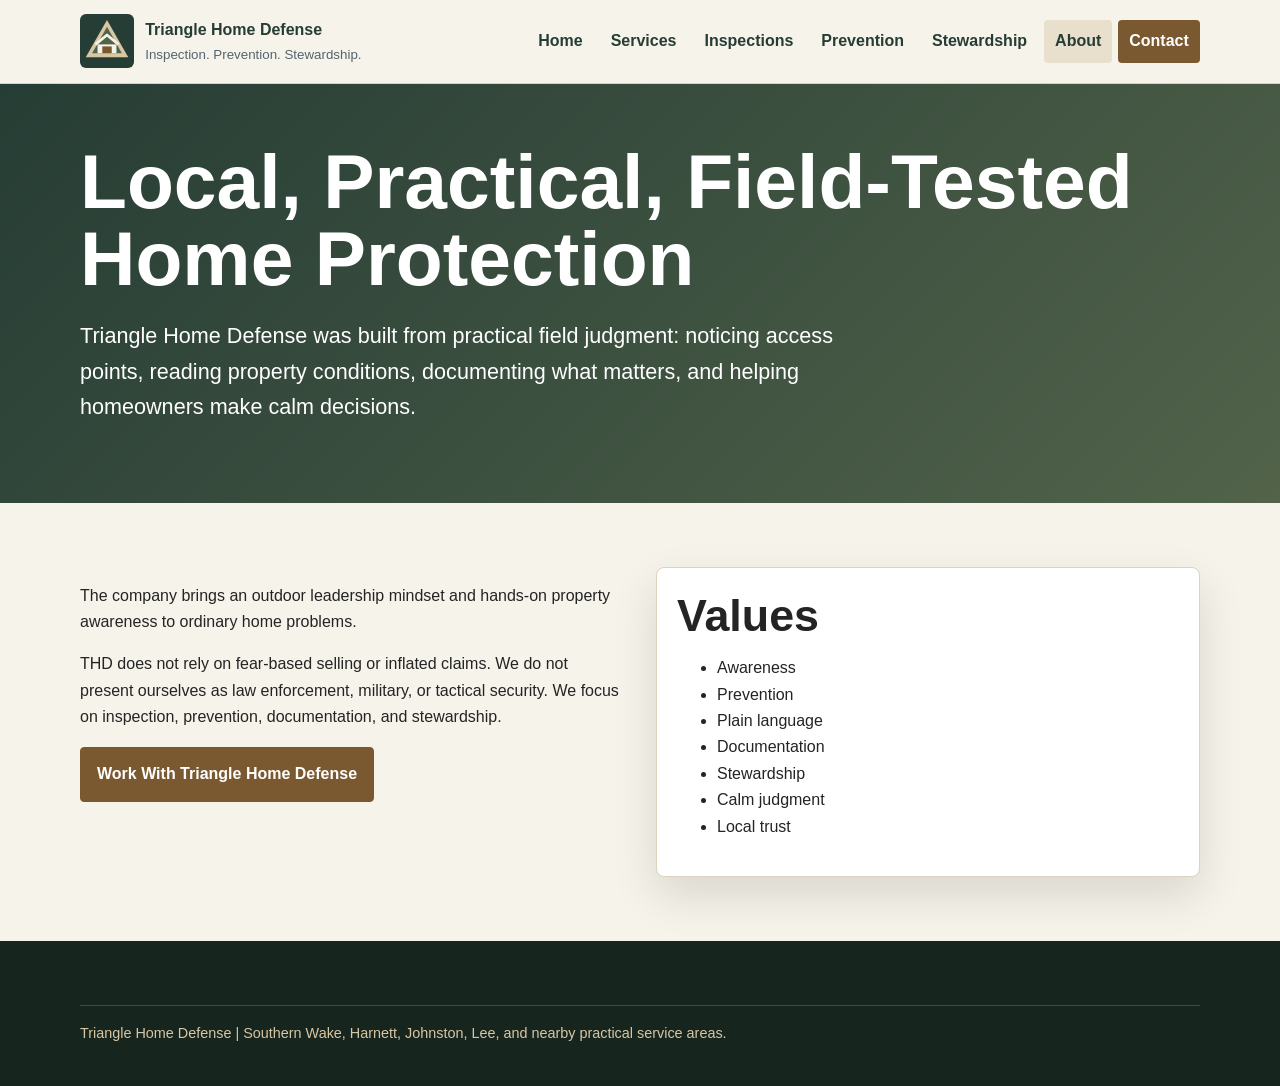
==== about.html @ 2bf89a1e "Build Triangle Home Defense static site" ====
<!doctype html><html lang="en"><head><meta charset="utf-8"><meta name="viewport" content="width=device-width,initial-scale=1"><title>About | Triangle Home Defense</title><meta name="description" content="Local, practical, field-tested home protection built around inspection, prevention, documentation, and stewardship."><link rel="icon" href="favicon.svg"><link rel="stylesheet" href="styles.css"></head><body><header class="site-header"><div class="wrap nav"><a class="brand" href="index.html"><img src="thd-mark.svg" alt=""><span><strong>Triangle Home Defense</strong><small>Inspection. Prevention. Stewardship.</small></span></a><nav class="links"><a href="index.html">Home</a><a href="services.html">Services</a><a href="inspections.html">Inspections</a><a href="prevention.html">Prevention</a><a href="stewardship.html">Stewardship</a><a href="about.html" aria-current="page">About</a><a class="nav-cta" href="contact.html">Contact</a></nav></div></header><main><section class="page-hero"><div class="wrap"><h1>Local, Practical, Field-Tested Home Protection</h1><p class="lead">Triangle Home Defense was built from practical field judgment: noticing access points, reading property conditions, documenting what matters, and helping homeowners make calm decisions.</p></div></section><section class="section"><div class="wrap split"><div><p>The company brings an outdoor leadership mindset and hands-on property awareness to ordinary home problems.</p><p>THD does not rely on fear-based selling or inflated claims. We do not present ourselves as law enforcement, military, or tactical security. We focus on inspection, prevention, documentation, and stewardship.</p><a class="btn" href="contact.html">Work With Triangle Home Defense</a></div><aside class="side-panel"><h2>Values</h2><ul><li>Awareness</li><li>Prevention</li><li>Plain language</li><li>Documentation</li><li>Stewardship</li><li>Calm judgment</li><li>Local trust</li></ul></aside></div></section></main><footer class="footer"><div class="wrap fine-print">Triangle Home Defense | Southern Wake, Harnett, Johnston, Lee, and nearby practical service areas.</div></footer></body></html>
---- styles.css ----
:root{--green:#263d35;--moss:#52634a;--brown:#7b5930;--tan:#d8c7a3;--paper:#f6f3ea;--ink:#242424;--slate:#53656f}*{box-sizing:border-box}html{scroll-behavior:smooth}body{margin:0;font-family:Arial,Helvetica,sans-serif;background:var(--paper);color:var(--ink);line-height:1.65}a{color:inherit}.wrap{width:min(1120px,92%);margin:auto}.skip-link{position:absolute;left:-999px}.skip-link:focus{left:1rem;top:1rem;background:#fff;padding:.7rem;z-index:99}.topbar{background:var(--green);color:var(--paper);font-size:.9rem}.topbar .wrap{display:flex;justify-content:space-between;gap:1rem;padding:.45rem 0;flex-wrap:wrap}.site-header{position:sticky;top:0;z-index:20;background:rgba(246,243,234,.96);border-bottom:1px solid #d9d0bd}.nav{display:flex;align-items:center;justify-content:space-between;gap:1rem;padding:.9rem 0}.brand{display:flex;gap:.7rem;align-items:center;text-decoration:none}.brand strong{display:block;color:var(--green)}.brand small{display:block;color:var(--slate)}.brand img{width:54px;height:54px}.links{display:flex;gap:.35rem;flex-wrap:wrap;justify-content:flex-end}.links a{padding:.5rem .7rem;text-decoration:none;border-radius:4px;color:var(--green);font-weight:700}.links a:hover,.links [aria-current=page]{background:#e8dfcd}.nav-cta{background:var(--brown)!important;color:#fff!important}.hero{background:linear-gradient(135deg,#263d35,#53656f 56%,#7b5930);color:#fff;padding:5rem 0}.hero-grid{display:grid;grid-template-columns:1.25fr .75fr;gap:2rem;align-items:center}.eyebrow,.kicker{text-transform:uppercase;letter-spacing:.12em;font-weight:800;color:var(--brown);font-size:.82rem}.light{color:var(--tan)}h1{font-size:clamp(2.5rem,6vw,5rem);line-height:1;margin:.2rem 0 1rem}h2{font-size:clamp(1.8rem,3.5vw,3rem);line-height:1.08;margin:.2rem 0 1rem}h3{margin:.2rem 0 .45rem}.lead,.hero-subhead{font-size:clamp(1.1rem,2vw,1.35rem);max-width:760px}.actions{display:flex;gap:.8rem;flex-wrap:wrap;margin-top:1.5rem}.btn{display:inline-block;background:var(--brown);color:#fff;text-decoration:none;padding:.85rem 1rem;border-radius:4px;font-weight:800;border:1px solid var(--brown)}.btn.secondary{background:transparent;color:#fff;border-color:#fff}.btn.light{background:var(--paper);color:var(--green);border-color:var(--paper)}.hero-card,.card,.side-panel,.contact-card{background:#fff;border:1px solid #ddd2bd;border-radius:8px;padding:1.25rem;box-shadow:0 18px 45px rgba(0,0,0,.12)}.hero-card{color:var(--ink)}.section{padding:4rem 0}.tinted{background:#e9dfcc}.field-band,.cta-band{background:var(--green);color:#fff}.narrow{max-width:860px}.split,.content-grid{display:grid;grid-template-columns:1fr 1fr;gap:2rem}.content-grid{grid-template-columns:1.45fr .75fr}.card-grid{display:grid;grid-template-columns:repeat(3,1fr);gap:1rem;margin-top:1.2rem}.card p,.scope-note{color:#4d4d4d}.service-block{border-bottom:1px solid #d8c7a3;padding:1.4rem 0}.service-block:first-child{padding-top:0}.check-list li{margin:.35rem 0}.area-list{display:flex;gap:.5rem;flex-wrap:wrap}.area-list span{background:#e8dfcd;border:1px solid #d2c3a5;border-radius:4px;padding:.45rem .65rem}.page-hero{background:linear-gradient(135deg,#263d35,#52634a);color:#fff;padding:3.5rem 0}.breadcrumb{color:#e8dfcd}.two-list{display:grid;gap:1rem}.contact-form{display:grid;gap:.8rem}.contact-form label{display:grid;gap:.25rem;font-weight:700}.contact-form input,.contact-form textarea,.contact-form select{width:100%;padding:.75rem;border:1px solid #c9bea8;border-radius:4px;font:inherit}.cta-inner{display:flex;align-items:center;justify-content:space-between;gap:1rem}.footer{background:#17251f;color:#f6f3ea;padding:2.5rem 0}.footer-grid{display:grid;grid-template-columns:1.1fr 1fr 1fr;gap:1.5rem}.fine-print{border-top:1px solid rgba(255,255,255,.18);margin-top:1.5rem;padding-top:1rem;color:#d8c7a3;font-size:.9rem}.footer img{width:60px}.field-image{max-width:160px;display:block;margin-top:1rem}@media(max-width:850px){.hero-grid,.split,.content-grid,.card-grid,.footer-grid{grid-template-columns:1fr}.nav{align-items:flex-start;flex-direction:column}.links{justify-content:flex-start}.cta-inner{display:block}.hero{padding:3.2rem 0}.section{padding:2.6rem 0}}
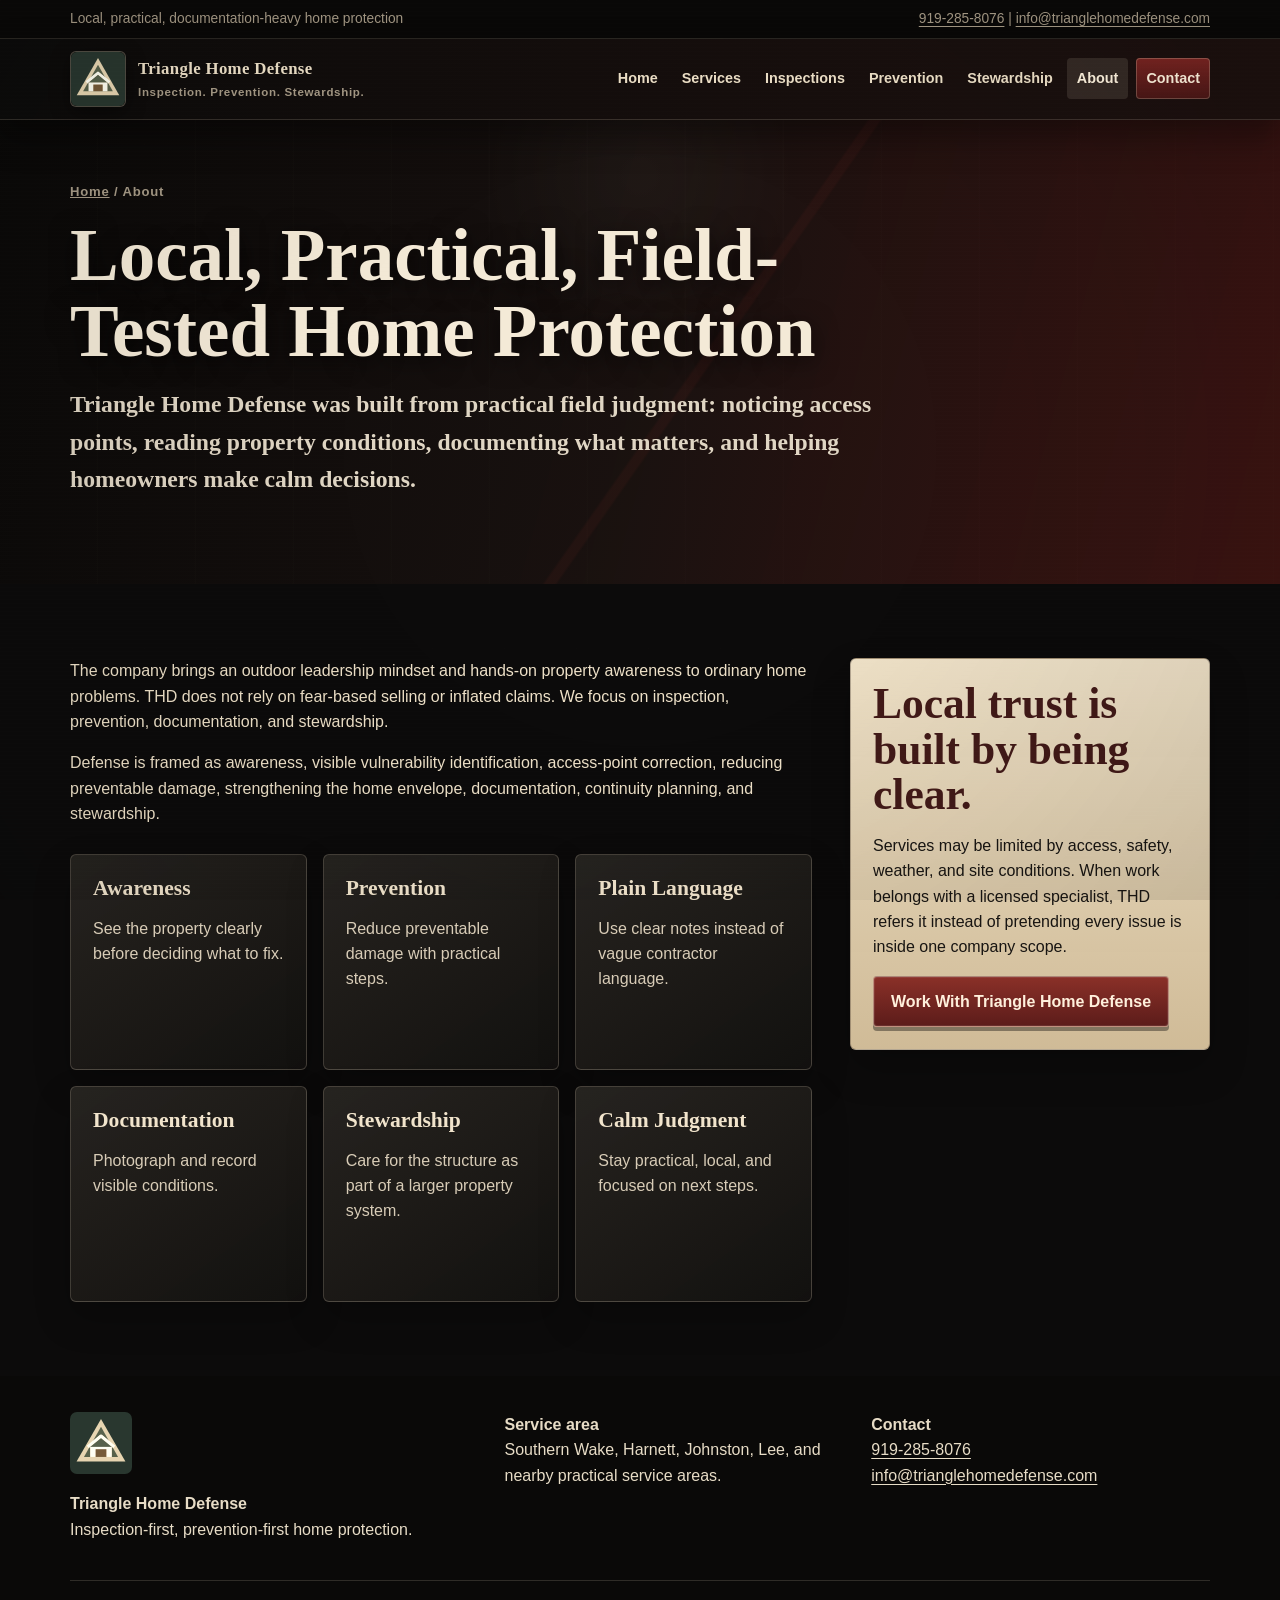
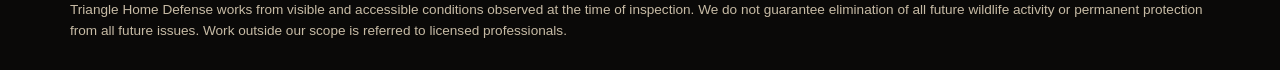
==== commit 902e340f: "Update about.html" ====
--- a/about.html
+++ b/about.html
@@ -1 +1,87 @@
-<!doctype html><html lang="en"><head><meta charset="utf-8"><meta name="viewport" content="width=device-width,initial-scale=1"><title>About | Triangle Home Defense</title><meta name="description" content="Local, practical, field-tested home protection built around inspection, prevention, documentation, and stewardship."><link rel="icon" href="favicon.svg"><link rel="stylesheet" href="styles.css"></head><body><header class="site-header"><div class="wrap nav"><a class="brand" href="index.html"><img src="thd-mark.svg" alt=""><span><strong>Triangle Home Defense</strong><small>Inspection. Prevention. Stewardship.</small></span></a><nav class="links"><a href="index.html">Home</a><a href="services.html">Services</a><a href="inspections.html">Inspections</a><a href="prevention.html">Prevention</a><a href="stewardship.html">Stewardship</a><a href="about.html" aria-current="page">About</a><a class="nav-cta" href="contact.html">Contact</a></nav></div></header><main><section class="page-hero"><div class="wrap"><h1>Local, Practical, Field-Tested Home Protection</h1><p class="lead">Triangle Home Defense was built from practical field judgment: noticing access points, reading property conditions, documenting what matters, and helping homeowners make calm decisions.</p></div></section><section class="section"><div class="wrap split"><div><p>The company brings an outdoor leadership mindset and hands-on property awareness to ordinary home problems.</p><p>THD does not rely on fear-based selling or inflated claims. We do not present ourselves as law enforcement, military, or tactical security. We focus on inspection, prevention, documentation, and stewardship.</p><a class="btn" href="contact.html">Work With Triangle Home Defense</a></div><aside class="side-panel"><h2>Values</h2><ul><li>Awareness</li><li>Prevention</li><li>Plain language</li><li>Documentation</li><li>Stewardship</li><li>Calm judgment</li><li>Local trust</li></ul></aside></div></section></main><footer class="footer"><div class="wrap fine-print">Triangle Home Defense | Southern Wake, Harnett, Johnston, Lee, and nearby practical service areas.</div></footer></body></html>
+<!doctype html>
+<html lang="en">
+<head>
+  <meta charset="utf-8">
+  <meta name="viewport" content="width=device-width, initial-scale=1">
+  <title>About Triangle Home Defense | Local Practical Home Protection</title>
+  <meta name="description" content="Triangle Home Defense is a local, practical, inspection-first home protection company focused on awareness, prevention, documentation, and stewardship.">
+  <link rel="icon" href="favicon.svg">
+  <link rel="stylesheet" href="styles.css?v=thd-weathered-garnet-2">
+</head>
+<body>
+  <a class="skip-link" href="#main">Skip to content</a>
+  <div class="topbar">
+    <div class="wrap topbar-inner">
+      <span>Local, practical, documentation-heavy home protection</span>
+      <span><a href="tel:19192858076">919-285-8076</a> | <a href="mailto:info@trianglehomedefense.com">info@trianglehomedefense.com</a></span>
+    </div>
+  </div>
+  <header class="site-header">
+    <div class="wrap nav">
+      <a class="brand" href="index.html" aria-label="Triangle Home Defense home">
+        <img src="thd-mark.svg" alt="" width="56" height="56">
+        <span><strong>Triangle Home Defense</strong><small>Inspection. Prevention. Stewardship.</small></span>
+      </a>
+      <nav class="links" aria-label="Primary navigation">
+        <a href="index.html">Home</a>
+        <a href="services.html">Services</a>
+        <a href="inspections.html">Inspections</a>
+        <a href="prevention.html">Prevention</a>
+        <a href="stewardship.html">Stewardship</a>
+        <a href="about.html" aria-current="page">About</a>
+        <a class="nav-cta" href="contact.html">Contact</a>
+      </nav>
+    </div>
+  </header>
+
+  <main id="main">
+    <section class="page-hero">
+      <div class="wrap">
+        <div class="breadcrumb"><a href="index.html">Home</a> / About</div>
+        <h1>Local, Practical, Field-Tested Home Protection</h1>
+        <p class="lead">Triangle Home Defense was built from practical field judgment: noticing access points, reading property conditions, documenting what matters, and helping homeowners make calm decisions.</p>
+      </div>
+    </section>
+
+    <section class="section">
+      <div class="wrap content-grid">
+        <div>
+          <p>The company brings an outdoor leadership mindset and hands-on property awareness to ordinary home problems. THD does not rely on fear-based selling or inflated claims. We focus on inspection, prevention, documentation, and stewardship.</p>
+          <p>Defense is framed as awareness, visible vulnerability identification, access-point correction, reducing preventable damage, strengthening the home envelope, documentation, continuity planning, and stewardship.</p>
+          <div class="card-grid">
+            <article class="card"><h3>Awareness</h3><p>See the property clearly before deciding what to fix.</p></article>
+            <article class="card"><h3>Prevention</h3><p>Reduce preventable damage with practical steps.</p></article>
+            <article class="card"><h3>Plain Language</h3><p>Use clear notes instead of vague contractor language.</p></article>
+            <article class="card"><h3>Documentation</h3><p>Photograph and record visible conditions.</p></article>
+            <article class="card"><h3>Stewardship</h3><p>Care for the structure as part of a larger property system.</p></article>
+            <article class="card"><h3>Calm Judgment</h3><p>Stay practical, local, and focused on next steps.</p></article>
+          </div>
+        </div>
+        <aside class="side-panel">
+          <h2>Local trust is built by being clear.</h2>
+          <p>Services may be limited by access, safety, weather, and site conditions. When work belongs with a licensed specialist, THD refers it instead of pretending every issue is inside one company scope.</p>
+          <a class="btn" href="contact.html">Work With Triangle Home Defense</a>
+        </aside>
+      </div>
+    </section>
+  </main>
+
+  <footer class="footer">
+    <div class="wrap footer-grid">
+      <div>
+        <img src="thd-mark.svg" alt="" width="62" height="62">
+        <p><strong>Triangle Home Defense</strong><br>Inspection-first, prevention-first home protection.</p>
+      </div>
+      <div>
+        <strong>Service area</strong>
+        <p>Southern Wake, Harnett, Johnston, Lee, and nearby practical service areas.</p>
+      </div>
+      <div>
+        <strong>Contact</strong>
+        <p><a href="tel:19192858076">919-285-8076</a><br><a href="mailto:info@trianglehomedefense.com">info@trianglehomedefense.com</a></p>
+      </div>
+    </div>
+    <div class="wrap fine-print">Triangle Home Defense works from visible and accessible conditions observed at the time of inspection. We do not guarantee elimination of all future wildlife activity or permanent protection from all future issues. Work outside our scope is referred to licensed professionals.</div>
+  </footer>
+</body>
+</html>
--- a/styles.css
+++ b/styles.css
@@ -1 +1,756 @@
-:root{--green:#263d35;--moss:#52634a;--brown:#7b5930;--tan:#d8c7a3;--paper:#f6f3ea;--ink:#242424;--slate:#53656f}*{box-sizing:border-box}html{scroll-behavior:smooth}body{margin:0;font-family:Arial,Helvetica,sans-serif;background:var(--paper);color:var(--ink);line-height:1.65}a{color:inherit}.wrap{width:min(1120px,92%);margin:auto}.skip-link{position:absolute;left:-999px}.skip-link:focus{left:1rem;top:1rem;background:#fff;padding:.7rem;z-index:99}.topbar{background:var(--green);color:var(--paper);font-size:.9rem}.topbar .wrap{display:flex;justify-content:space-between;gap:1rem;padding:.45rem 0;flex-wrap:wrap}.site-header{position:sticky;top:0;z-index:20;background:rgba(246,243,234,.96);border-bottom:1px solid #d9d0bd}.nav{display:flex;align-items:center;justify-content:space-between;gap:1rem;padding:.9rem 0}.brand{display:flex;gap:.7rem;align-items:center;text-decoration:none}.brand strong{display:block;color:var(--green)}.brand small{display:block;color:var(--slate)}.brand img{width:54px;height:54px}.links{display:flex;gap:.35rem;flex-wrap:wrap;justify-content:flex-end}.links a{padding:.5rem .7rem;text-decoration:none;border-radius:4px;color:var(--green);font-weight:700}.links a:hover,.links [aria-current=page]{background:#e8dfcd}.nav-cta{background:var(--brown)!important;color:#fff!important}.hero{background:linear-gradient(135deg,#263d35,#53656f 56%,#7b5930);color:#fff;padding:5rem 0}.hero-grid{display:grid;grid-template-columns:1.25fr .75fr;gap:2rem;align-items:center}.eyebrow,.kicker{text-transform:uppercase;letter-spacing:.12em;font-weight:800;color:var(--brown);font-size:.82rem}.light{color:var(--tan)}h1{font-size:clamp(2.5rem,6vw,5rem);line-height:1;margin:.2rem 0 1rem}h2{font-size:clamp(1.8rem,3.5vw,3rem);line-height:1.08;margin:.2rem 0 1rem}h3{margin:.2rem 0 .45rem}.lead,.hero-subhead{font-size:clamp(1.1rem,2vw,1.35rem);max-width:760px}.actions{display:flex;gap:.8rem;flex-wrap:wrap;margin-top:1.5rem}.btn{display:inline-block;background:var(--brown);color:#fff;text-decoration:none;padding:.85rem 1rem;border-radius:4px;font-weight:800;border:1px solid var(--brown)}.btn.secondary{background:transparent;color:#fff;border-color:#fff}.btn.light{background:var(--paper);color:var(--green);border-color:var(--paper)}.hero-card,.card,.side-panel,.contact-card{background:#fff;border:1px solid #ddd2bd;border-radius:8px;padding:1.25rem;box-shadow:0 18px 45px rgba(0,0,0,.12)}.hero-card{color:var(--ink)}.section{padding:4rem 0}.tinted{background:#e9dfcc}.field-band,.cta-band{background:var(--green);color:#fff}.narrow{max-width:860px}.split,.content-grid{display:grid;grid-template-columns:1fr 1fr;gap:2rem}.content-grid{grid-template-columns:1.45fr .75fr}.card-grid{display:grid;grid-template-columns:repeat(3,1fr);gap:1rem;margin-top:1.2rem}.card p,.scope-note{color:#4d4d4d}.service-block{border-bottom:1px solid #d8c7a3;padding:1.4rem 0}.service-block:first-child{padding-top:0}.check-list li{margin:.35rem 0}.area-list{display:flex;gap:.5rem;flex-wrap:wrap}.area-list span{background:#e8dfcd;border:1px solid #d2c3a5;border-radius:4px;padding:.45rem .65rem}.page-hero{background:linear-gradient(135deg,#263d35,#52634a);color:#fff;padding:3.5rem 0}.breadcrumb{color:#e8dfcd}.two-list{display:grid;gap:1rem}.contact-form{display:grid;gap:.8rem}.contact-form label{display:grid;gap:.25rem;font-weight:700}.contact-form input,.contact-form textarea,.contact-form select{width:100%;padding:.75rem;border:1px solid #c9bea8;border-radius:4px;font:inherit}.cta-inner{display:flex;align-items:center;justify-content:space-between;gap:1rem}.footer{background:#17251f;color:#f6f3ea;padding:2.5rem 0}.footer-grid{display:grid;grid-template-columns:1.1fr 1fr 1fr;gap:1.5rem}.fine-print{border-top:1px solid rgba(255,255,255,.18);margin-top:1.5rem;padding-top:1rem;color:#d8c7a3;font-size:.9rem}.footer img{width:60px}.field-image{max-width:160px;display:block;margin-top:1rem}@media(max-width:850px){.hero-grid,.split,.content-grid,.card-grid,.footer-grid{grid-template-columns:1fr}.nav{align-items:flex-start;flex-direction:column}.links{justify-content:flex-start}.cta-inner{display:block}.hero{padding:3.2rem 0}.section{padding:2.6rem 0}}+:root {
+  --black: #0d0c0b;
+  --charcoal: #171513;
+  --ash: #272421;
+  --garnet: #651d1d;
+  --red-rock: #8f3028;
+  --dark-red: #351211;
+  --bone: #eee1c8;
+  --paper: #d8c6a6;
+  --aged-paper: #cbb58f;
+  --stone: #a79b87;
+  --ink: #181512;
+  --line-dark: rgba(238, 225, 200, .2);
+  --line-paper: rgba(49, 35, 28, .3);
+  --shadow: 0 24px 58px rgba(0, 0, 0, .42);
+}
+
+* {
+  box-sizing: border-box;
+}
+
+html {
+  scroll-behavior: smooth;
+}
+
+body {
+  margin: 0;
+  font-family: "Trebuchet MS", Arial, Helvetica, sans-serif;
+  color: var(--bone);
+  background:
+    linear-gradient(rgba(13, 12, 11, .9), rgba(13, 12, 11, .9)),
+    url("garnet-schist.jpg") center / cover fixed,
+    var(--black);
+  line-height: 1.58;
+}
+
+body::before {
+  content: "";
+  position: fixed;
+  inset: 0;
+  z-index: 50;
+  pointer-events: none;
+  opacity: .16;
+  background:
+    repeating-linear-gradient(0deg, rgba(255, 255, 255, .035) 0 1px, transparent 1px 4px),
+    radial-gradient(circle at center, transparent 35%, rgba(0, 0, 0, .58));
+}
+
+body::after {
+  content: "";
+  position: fixed;
+  inset: 0;
+  z-index: 51;
+  pointer-events: none;
+  opacity: .17;
+  background-image:
+    linear-gradient(rgba(238, 225, 200, .045) 1px, transparent 1px),
+    linear-gradient(90deg, rgba(238, 225, 200, .035) 1px, transparent 1px);
+  background-size: 72px 72px;
+}
+
+img {
+  max-width: 100%;
+  height: auto;
+}
+
+a {
+  color: inherit;
+}
+
+h1,
+h2,
+h3 {
+  font-family: Georgia, "Times New Roman", serif;
+  line-height: 1.04;
+  margin: 0 0 16px;
+  text-transform: none;
+}
+
+h1 {
+  max-width: 780px;
+  color: #f4ead7;
+  font-size: clamp(2.35rem, 5.7vw, 5rem);
+  letter-spacing: 0;
+  text-shadow: 0 5px 24px rgba(0, 0, 0, .68);
+}
+
+h2 {
+  max-width: 900px;
+  color: #f0e3cc;
+  font-size: clamp(1.85rem, 3.4vw, 3rem);
+}
+
+h3 {
+  color: var(--bone);
+  font-size: 1.35rem;
+}
+
+p {
+  margin: 0 0 16px;
+}
+
+ul {
+  margin-top: 0;
+}
+
+.skip-link {
+  position: absolute;
+  left: 12px;
+  top: -60px;
+  z-index: 100;
+  background: var(--bone);
+  color: var(--black);
+  padding: 10px 12px;
+}
+
+.skip-link:focus {
+  top: 12px;
+}
+
+.wrap {
+  width: min(1140px, calc(100% - 32px));
+  margin-inline: auto;
+}
+
+.narrow {
+  max-width: 920px;
+}
+
+.topbar {
+  background: #0a0908;
+  border-bottom: 1px solid rgba(238, 225, 200, .15);
+  color: var(--stone);
+  font-size: .86rem;
+}
+
+.topbar-inner {
+  display: flex;
+  justify-content: space-between;
+  gap: 16px;
+  padding: 8px 0;
+  flex-wrap: wrap;
+}
+
+.topbar a,
+.footer a {
+  text-decoration-thickness: 1px;
+  text-underline-offset: 3px;
+}
+
+.site-header {
+  position: sticky;
+  top: 0;
+  z-index: 40;
+  background:
+    linear-gradient(90deg, rgba(13, 12, 11, .96), rgba(31, 18, 16, .94));
+  border-bottom: 1px solid rgba(238, 225, 200, .16);
+  box-shadow: 0 16px 34px rgba(0, 0, 0, .35);
+  backdrop-filter: blur(12px);
+}
+
+.nav {
+  display: flex;
+  align-items: center;
+  justify-content: space-between;
+  gap: 20px;
+  padding: 12px 0;
+}
+
+.brand {
+  display: flex;
+  align-items: center;
+  gap: 12px;
+  min-width: 250px;
+  color: var(--bone);
+  text-decoration: none;
+}
+
+.brand img {
+  flex: 0 0 56px;
+  width: 56px !important;
+  height: 56px !important;
+  max-width: 56px !important;
+  max-height: 56px !important;
+  border: 1px solid rgba(238, 225, 200, .24);
+  border-radius: 6px;
+  background: rgba(238, 225, 200, .06);
+  object-fit: contain;
+  filter: grayscale(.2) sepia(.18) contrast(1.08) drop-shadow(0 5px 10px rgba(0, 0, 0, .46));
+}
+
+.brand strong {
+  display: block;
+  font-family: Georgia, "Times New Roman", serif;
+  font-size: 1.05rem;
+  letter-spacing: .02em;
+}
+
+.brand small {
+  display: block;
+  color: var(--stone);
+  font-size: .72rem;
+  font-weight: 700;
+  letter-spacing: .06em;
+}
+
+.links {
+  display: flex;
+  align-items: center;
+  justify-content: flex-end;
+  gap: 4px;
+  flex-wrap: wrap;
+}
+
+.links a {
+  border-radius: 4px;
+  color: var(--bone);
+  font-size: .9rem;
+  font-weight: 800;
+  padding: 9px 10px;
+  text-decoration: none;
+}
+
+.links a:hover,
+.links a:focus,
+.links a[aria-current="page"] {
+  background: rgba(238, 225, 200, .12);
+  color: #fff4df;
+}
+
+.links .nav-cta {
+  background: linear-gradient(180deg, #7a2522, #4a1716);
+  color: #fff2dd;
+  margin-left: 4px;
+  box-shadow: inset 0 0 0 1px rgba(238, 225, 200, .25);
+}
+
+.hero {
+  position: relative;
+  overflow: hidden;
+  color: var(--bone);
+  background:
+    linear-gradient(90deg, rgba(7, 7, 6, .9) 0%, rgba(15, 13, 12, .74) 48%, rgba(76, 17, 17, .76) 100%),
+    url("garnet-schist.jpg") right center / cover,
+    var(--black);
+}
+
+.hero::before,
+.page-hero::before,
+.field-band::before {
+  content: "";
+  position: absolute;
+  inset: 0;
+  pointer-events: none;
+  opacity: .3;
+  background:
+    radial-gradient(circle at 50% 12%, rgba(238, 225, 200, .12), transparent 22%),
+    linear-gradient(125deg, transparent 0 54%, rgba(143, 48, 40, .32) 54.2% 54.8%, transparent 55%),
+    repeating-linear-gradient(90deg, transparent 0 96px, rgba(238, 225, 200, .03) 97px 98px);
+}
+
+.hero::after,
+.field-band::after,
+.cta-band::after {
+  content: "";
+  position: absolute;
+  inset: auto 0 0 0;
+  height: 8px;
+  background: linear-gradient(90deg, var(--dark-red), var(--red-rock), var(--bone), var(--garnet));
+  opacity: .9;
+}
+
+.hero-grid {
+  position: relative;
+  z-index: 1;
+  display: grid;
+  grid-template-columns: minmax(0, 1.05fr) minmax(280px, .95fr);
+  gap: 36px;
+  align-items: center;
+  min-height: 640px;
+  padding: 76px 0 90px;
+}
+
+.hero-copy {
+  border-left: 2px solid var(--red-rock);
+  padding-left: 24px;
+}
+
+.hero-subhead {
+  max-width: 760px;
+  color: #e3d6be;
+  font-size: clamp(1.05rem, 2vw, 1.28rem);
+  font-weight: 700;
+}
+
+.eyebrow,
+.kicker {
+  color: #b64a3f;
+  font-size: .82rem;
+  font-weight: 800;
+  letter-spacing: .08em;
+  margin-bottom: 12px;
+}
+
+.light {
+  color: var(--stone);
+}
+
+.actions {
+  display: flex;
+  gap: 12px;
+  flex-wrap: wrap;
+  margin-top: 28px;
+}
+
+.btn {
+  display: inline-flex;
+  align-items: center;
+  justify-content: center;
+  min-height: 48px;
+  border: 1px solid rgba(238, 225, 200, .54);
+  border-radius: 4px;
+  background: linear-gradient(180deg, #8a3028, #5c1c1a);
+  color: #fff0dc;
+  font-weight: 800;
+  padding: 12px 17px;
+  text-decoration: none;
+  box-shadow: 0 4px 0 rgba(0, 0, 0, .38), inset 0 0 0 1px rgba(255, 255, 255, .08);
+}
+
+.btn.secondary {
+  background: rgba(14, 13, 12, .62);
+  color: var(--bone);
+}
+
+.btn.light {
+  border-color: var(--bone);
+  background: var(--bone);
+  color: var(--black);
+}
+
+.hero-card {
+  border: 1px solid rgba(238, 225, 200, .32);
+  border-radius: 6px;
+  background:
+    linear-gradient(145deg, rgba(238, 225, 200, .1), rgba(0, 0, 0, .2)),
+    rgba(20, 18, 16, .82);
+  box-shadow: var(--shadow);
+  padding: 26px;
+}
+
+.hero-card img {
+  display: block;
+  width: 112px;
+  margin-bottom: 18px;
+  filter: grayscale(.2) sepia(.18) contrast(1.08);
+}
+
+.hero-card h2 {
+  color: #f0e4cc;
+  font-size: clamp(1.5rem, 2.7vw, 2.25rem);
+}
+
+.check-list {
+  list-style: none;
+  padding: 0;
+}
+
+.check-list li {
+  border-top: 1px solid rgba(238, 225, 200, .2);
+  color: var(--stone);
+  font-weight: 800;
+  padding: 10px 0;
+}
+
+.section {
+  padding: 74px 0;
+  background: rgba(13, 12, 11, .91);
+}
+
+.intro-section {
+  padding: 46px 0;
+  background:
+    linear-gradient(90deg, rgba(74, 18, 18, .42), rgba(13, 12, 11, .94)),
+    var(--black);
+  border-block: 1px solid var(--line-dark);
+}
+
+.tinted {
+  background:
+    linear-gradient(rgba(216, 198, 166, .94), rgba(216, 198, 166, .94)),
+    url("garnet-schist.jpg") center / cover,
+    var(--paper);
+  border-block: 1px solid rgba(238, 225, 200, .18);
+  color: var(--ink);
+}
+
+.tinted h2,
+.tinted h3 {
+  color: #3b1715;
+}
+
+.lead {
+  color: #f1e7d4;
+  font-family: Georgia, "Times New Roman", serif;
+  font-size: clamp(1.18rem, 2vw, 1.48rem);
+  font-weight: 700;
+}
+
+.split {
+  display: grid;
+  grid-template-columns: minmax(0, .95fr) minmax(0, 1.05fr);
+  gap: 42px;
+  align-items: start;
+}
+
+.scope-note {
+  border-left: 4px solid var(--garnet);
+  color: #44201d;
+  font-weight: 800;
+  padding-left: 14px;
+}
+
+.card-grid {
+  display: grid;
+  grid-template-columns: repeat(3, minmax(0, 1fr));
+  gap: 16px;
+  margin-top: 28px;
+}
+
+.card {
+  min-height: 216px;
+  border: 1px solid var(--line-dark);
+  border-radius: 6px;
+  background:
+    linear-gradient(145deg, rgba(238, 225, 200, .08), rgba(0, 0, 0, .14)),
+    rgba(25, 22, 20, .84);
+  padding: 22px;
+  box-shadow: 0 16px 36px rgba(0, 0, 0, .24);
+}
+
+.card h3 {
+  color: #f1e4cc;
+}
+
+.card p {
+  color: #d8ccb7;
+}
+
+.field-band {
+  position: relative;
+  overflow: hidden;
+  color: var(--bone);
+  background:
+    linear-gradient(110deg, rgba(11, 10, 9, .96), rgba(29, 18, 16, .88), rgba(95, 26, 23, .66)),
+    url("garnet-schist.jpg") center / cover,
+    var(--black);
+}
+
+.field-band .wrap {
+  position: relative;
+  z-index: 1;
+}
+
+.field-image {
+  display: block;
+  max-width: 250px;
+  border: 1px solid rgba(238, 225, 200, .32);
+  border-radius: 6px;
+  background: rgba(0, 0, 0, .24);
+  box-shadow: var(--shadow);
+  margin-top: 20px;
+  padding: 16px;
+  filter: grayscale(.2) sepia(.18) contrast(1.08);
+}
+
+.area-list {
+  display: flex;
+  flex-wrap: wrap;
+  gap: 10px;
+  margin-top: 24px;
+}
+
+.area-list span {
+  border: 1px solid rgba(238, 225, 200, .25);
+  border-radius: 4px;
+  background: rgba(238, 225, 200, .08);
+  color: var(--bone);
+  font-weight: 800;
+  padding: 8px 12px;
+}
+
+.cta-band {
+  position: relative;
+  overflow: hidden;
+  background:
+    linear-gradient(90deg, rgba(13, 12, 11, .96), rgba(92, 25, 22, .88)),
+    url("garnet-schist.jpg") center / cover;
+  color: var(--bone);
+  padding: 56px 0 64px;
+}
+
+.cta-inner {
+  display: flex;
+  align-items: center;
+  justify-content: space-between;
+  gap: 30px;
+}
+
+.footer {
+  background: #0a0908;
+  color: #e7dcc6;
+  padding: 36px 0 28px;
+}
+
+.footer-grid {
+  display: grid;
+  grid-template-columns: 1.2fr 1fr 1fr;
+  gap: 28px;
+}
+
+.footer img {
+  margin-bottom: 10px;
+  filter: grayscale(.2) sepia(.18) contrast(1.08);
+}
+
+.fine-print {
+  border-top: 1px solid rgba(238, 225, 200, .16);
+  color: #c7bba5;
+  font-size: .85rem;
+  margin-top: 22px;
+  padding-top: 18px;
+}
+
+.page-hero {
+  position: relative;
+  overflow: hidden;
+  color: var(--bone);
+  background:
+    linear-gradient(105deg, rgba(10, 9, 8, .95), rgba(26, 18, 16, .88), rgba(92, 25, 22, .6)),
+    url("garnet-schist.jpg") center / cover,
+    var(--black);
+  padding: 62px 0 70px;
+}
+
+.page-hero .wrap {
+  position: relative;
+  z-index: 1;
+}
+
+.page-hero p {
+  max-width: 820px;
+  color: #e0d6c4;
+  font-weight: 700;
+}
+
+.breadcrumb {
+  color: var(--stone);
+  font-size: .82rem;
+  font-weight: 800;
+  letter-spacing: .06em;
+  margin-bottom: 16px;
+}
+
+.content-grid {
+  display: grid;
+  grid-template-columns: minmax(0, 1fr) minmax(280px, 360px);
+  gap: 38px;
+  align-items: start;
+}
+
+.side-panel,
+.form-panel {
+  border: 1px solid var(--line-paper);
+  border-radius: 6px;
+  background:
+    linear-gradient(rgba(238, 225, 200, .95), rgba(207, 186, 150, .94)),
+    var(--paper);
+  color: var(--ink);
+  padding: 22px;
+  box-shadow: 0 18px 38px rgba(0, 0, 0, .24);
+}
+
+.side-panel h2,
+.side-panel h3,
+.form-panel h2,
+.form-panel h3 {
+  color: #421a18;
+}
+
+.service-block,
+.process-step,
+.plain-panel {
+  border-top: 1px solid var(--line-dark);
+  padding: 24px 0;
+}
+
+.service-block:first-child,
+.process-step:first-child {
+  border-top: 0;
+  padding-top: 0;
+}
+
+.two-list {
+  display: grid;
+  grid-template-columns: repeat(2, minmax(0, 1fr));
+  gap: 24px;
+}
+
+.note-box {
+  border-left: 5px solid var(--garnet);
+  background: rgba(101, 29, 29, .16);
+  padding: 16px;
+}
+
+.contact-list {
+  display: grid;
+  gap: 10px;
+}
+
+.contact-list a {
+  color: #551c1a;
+  font-weight: 900;
+}
+
+form {
+  display: grid;
+  gap: 14px;
+}
+
+label {
+  display: grid;
+  gap: 6px;
+  color: #3f1f1b;
+  font-weight: 900;
+}
+
+input,
+select,
+textarea {
+  width: 100%;
+  border: 1px solid rgba(54, 42, 33, .38);
+  border-radius: 4px;
+  background: #fbf4e4;
+  color: var(--ink);
+  font: inherit;
+  padding: 11px 12px;
+}
+
+textarea {
+  min-height: 132px;
+  resize: vertical;
+}
+
+.submit-note {
+  color: #514537;
+  font-size: .9rem;
+}
+
+button.btn {
+  cursor: pointer;
+}
+
+.legacy-notice {
+  max-width: 760px;
+}
+
+@media (max-width: 920px) {
+  .nav {
+    align-items: flex-start;
+    flex-direction: column;
+  }
+
+  .links {
+    justify-content: flex-start;
+  }
+
+  .hero-grid,
+  .split,
+  .content-grid,
+  .footer-grid,
+  .two-list {
+    grid-template-columns: 1fr;
+  }
+
+  .hero-grid {
+    min-height: 0;
+    padding: 54px 0 68px;
+  }
+
+  .hero-card {
+    max-width: 520px;
+  }
+
+  .card-grid {
+    grid-template-columns: repeat(2, minmax(0, 1fr));
+  }
+
+  .cta-inner {
+    align-items: flex-start;
+    flex-direction: column;
+  }
+}
+
+@media (max-width: 620px) {
+  .wrap {
+    width: min(100% - 24px, 1120px);
+  }
+
+  .topbar {
+    font-size: .72rem;
+  }
+
+  .topbar-inner {
+    display: block;
+    overflow-wrap: anywhere;
+  }
+
+  .brand {
+    min-width: 0;
+  }
+
+  .brand small {
+    letter-spacing: .04em;
+  }
+
+  .links {
+    gap: 5px;
+  }
+
+  .links a {
+    font-size: .82rem;
+    padding: 8px 9px;
+  }
+
+  .hero-copy {
+    border-left: 0;
+    padding-left: 0;
+  }
+
+  .btn {
+    width: 100%;
+  }
+
+  .card-grid {
+    grid-template-columns: 1fr;
+  }
+
+  .section {
+    padding: 54px 0;
+  }
+
+  .page-hero {
+    padding: 46px 0 52px;
+  }
+}
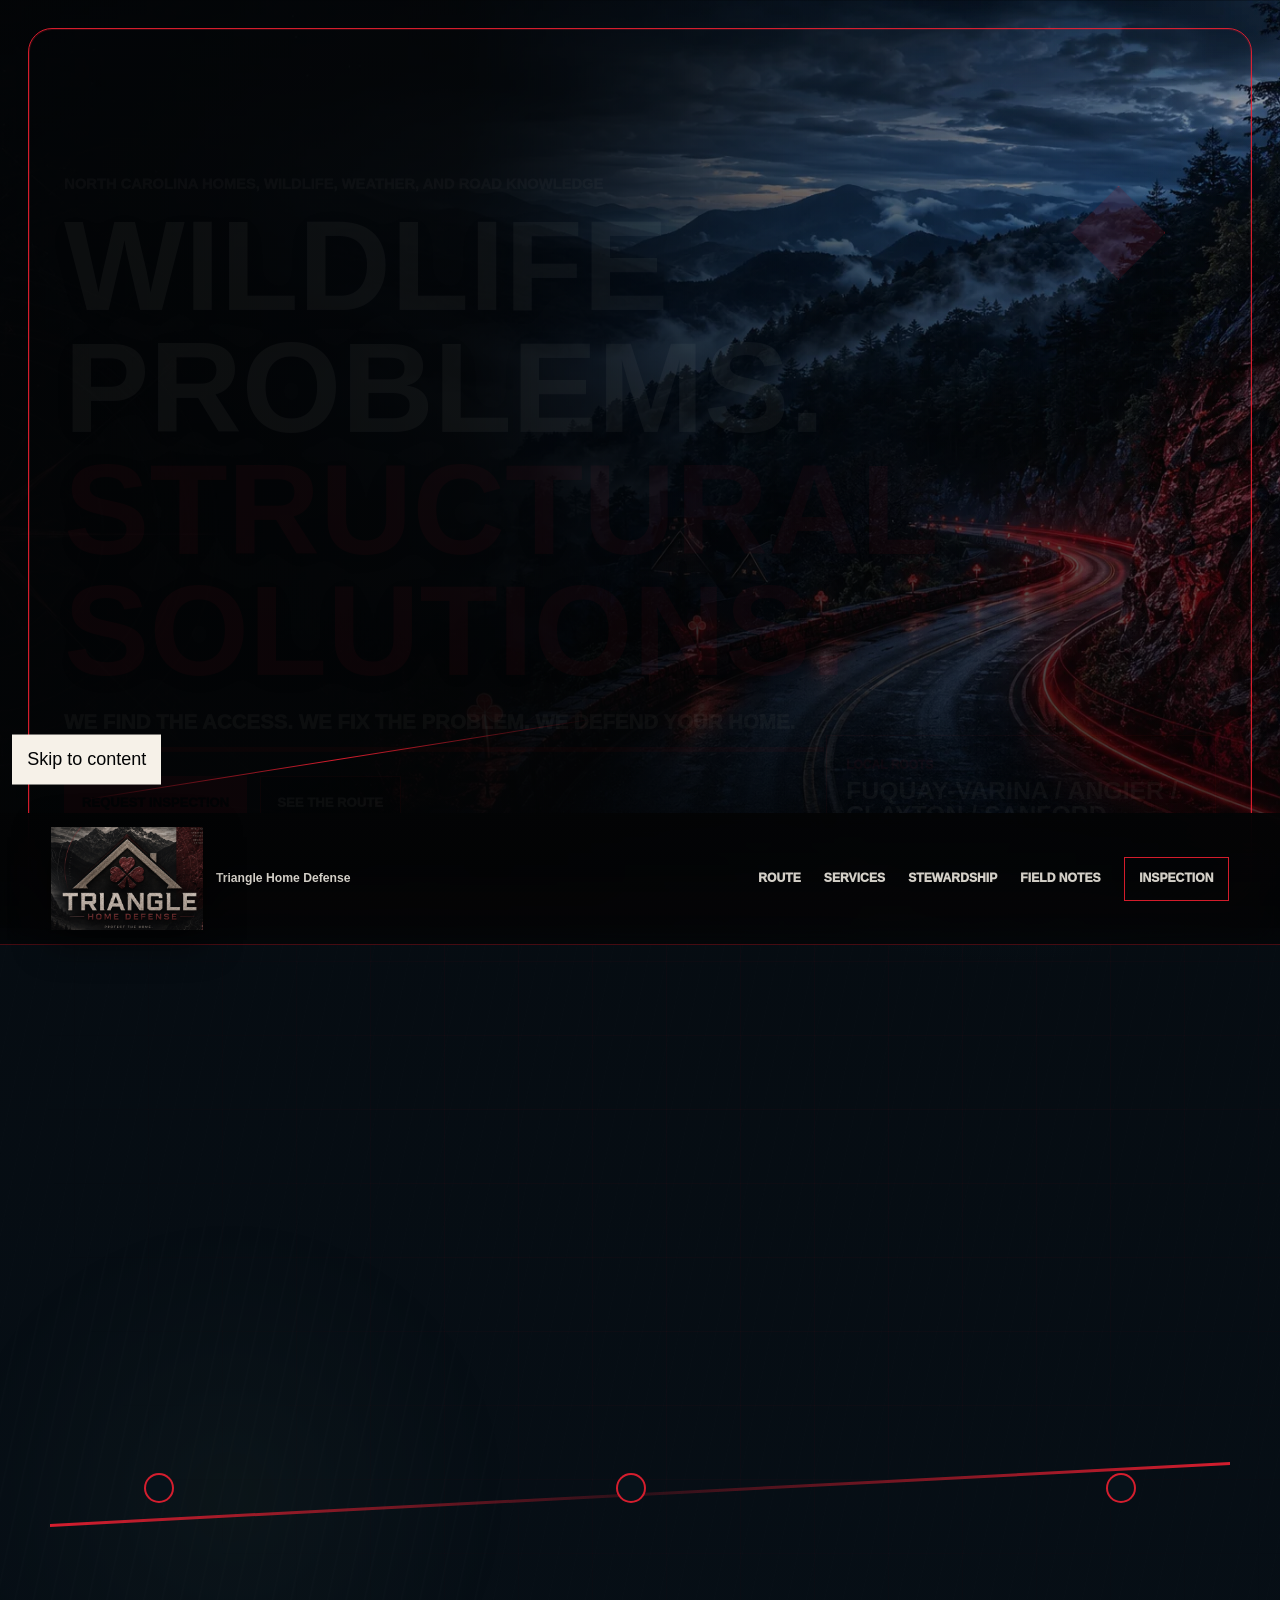
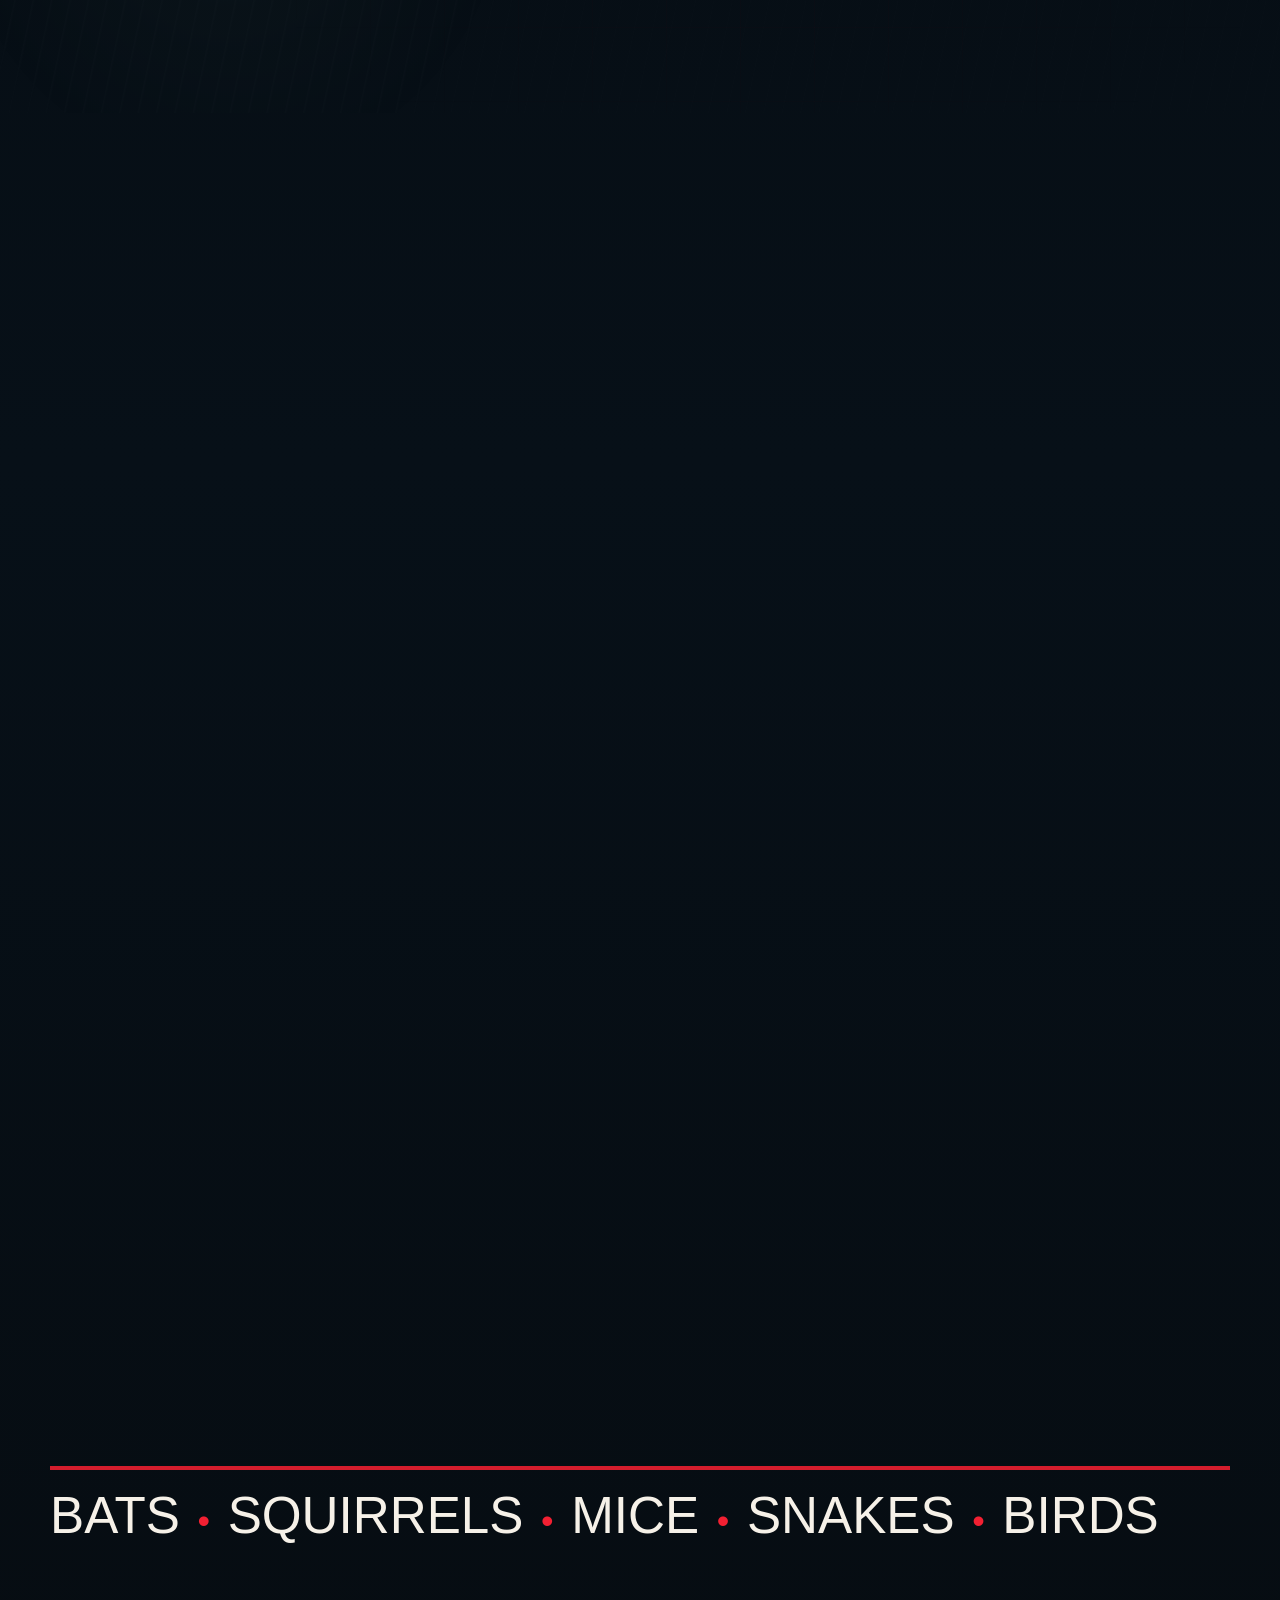
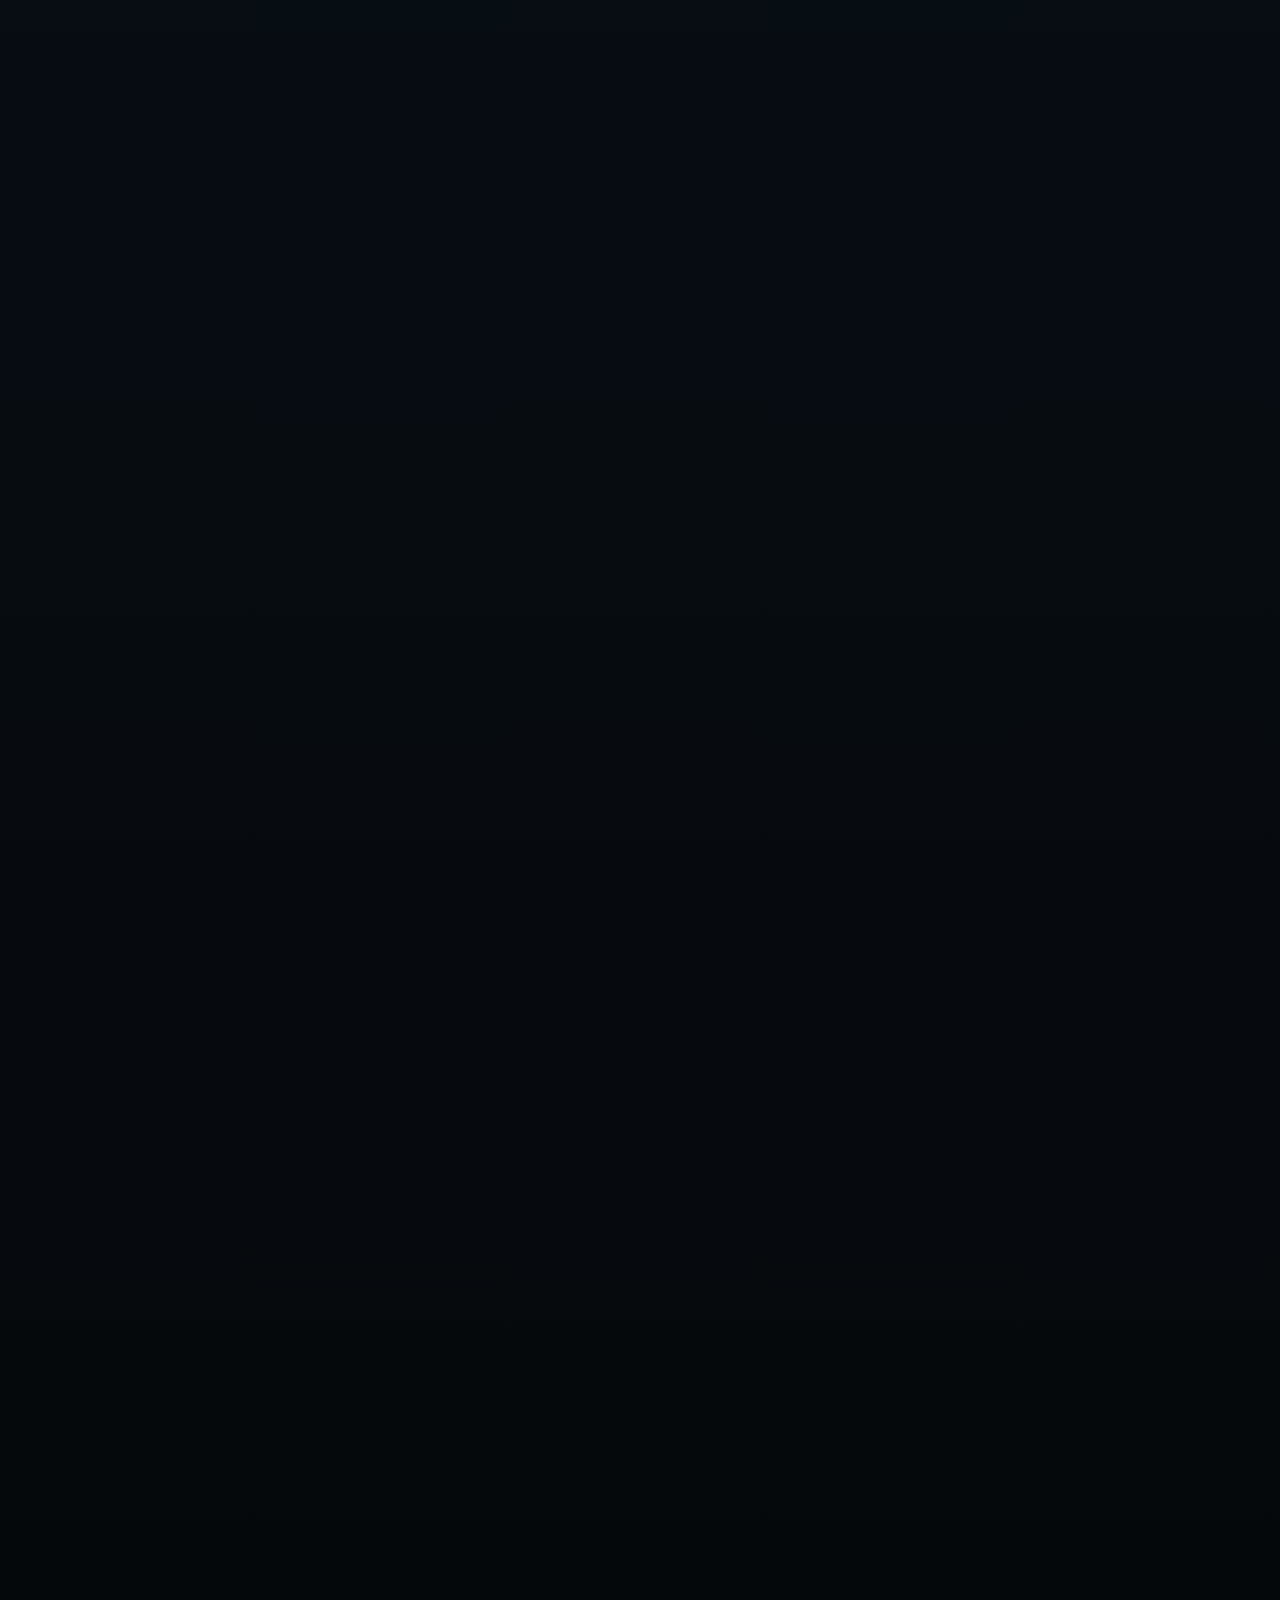
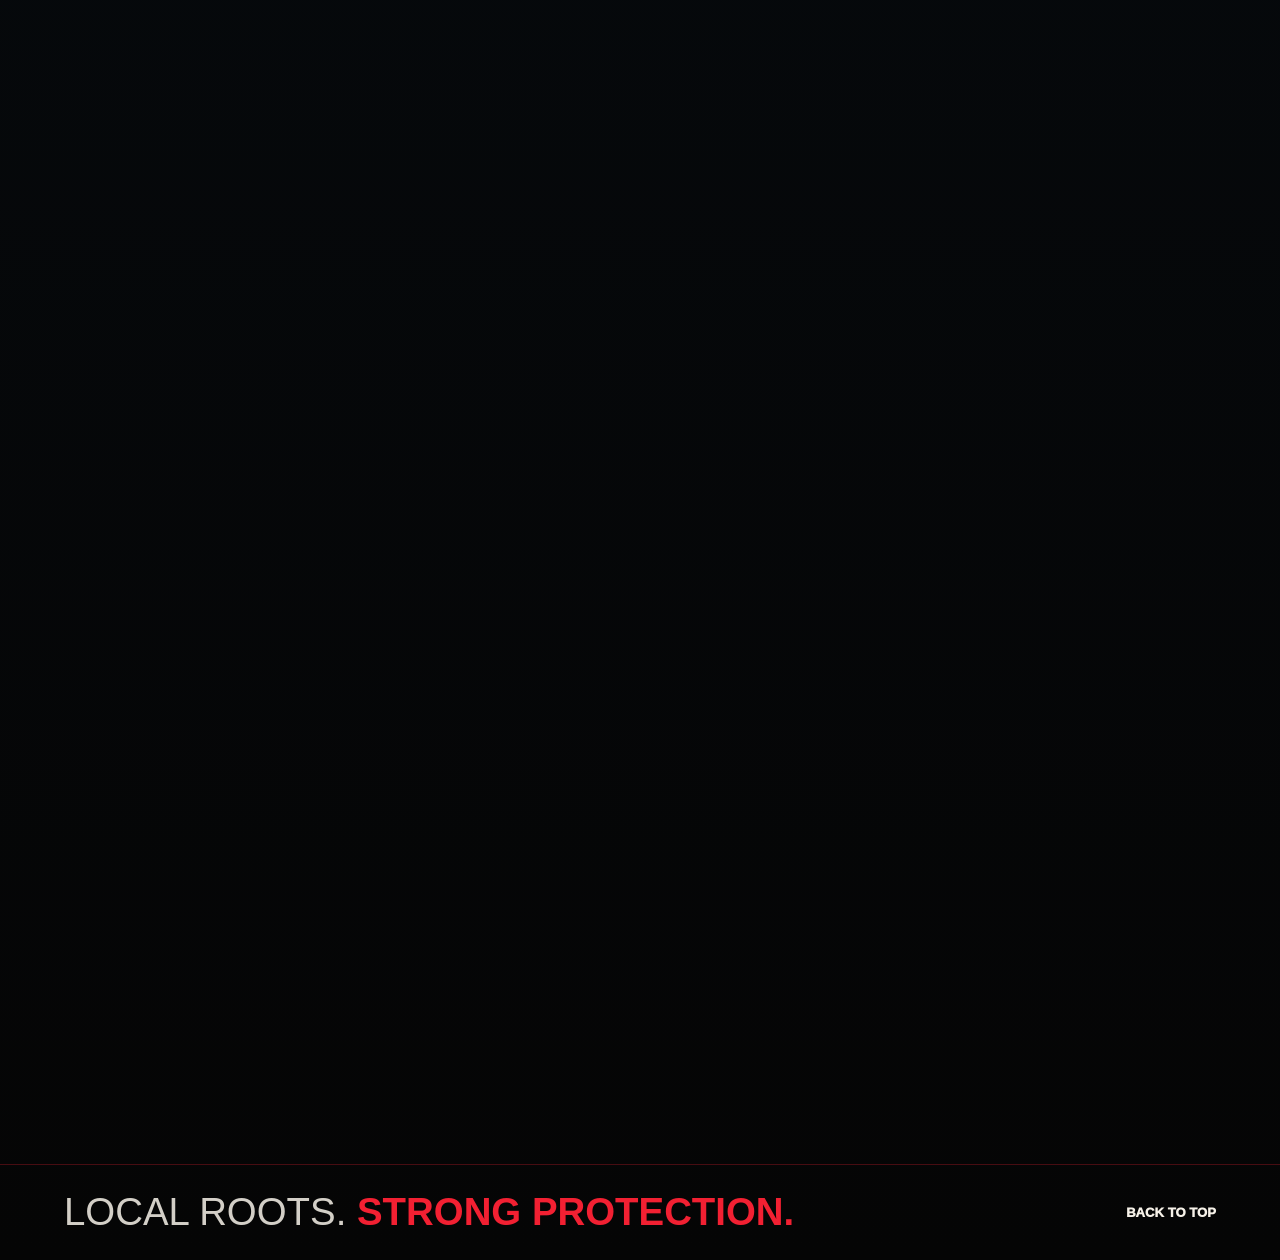
==== commit 59a95ffb: "Apply THD Appalachian stewardship redesign" ====
--- a/about.html
+++ b/about.html
@@ -1,87 +1,25 @@
-<!doctype html>
+﻿<!doctype html>
 <html lang="en">
 <head>
   <meta charset="utf-8">
   <meta name="viewport" content="width=device-width, initial-scale=1">
-  <title>About Triangle Home Defense | Local Practical Home Protection</title>
-  <meta name="description" content="Triangle Home Defense is a local, practical, inspection-first home protection company focused on awareness, prevention, documentation, and stewardship.">
+  <title>About | Triangle Home Defense</title>
+  <meta name="description" content="Triangle Home Defense story and route now live on the main route.">
+  <meta http-equiv="refresh" content="0; url=index.html#route">
+  <link rel="canonical" href="https://trianglehomedefense.com/index.html#route">
   <link rel="icon" href="favicon.svg">
-  <link rel="stylesheet" href="styles.css?v=thd-weathered-garnet-2">
+  <link rel="stylesheet" href="styles.css">
 </head>
 <body>
-  <a class="skip-link" href="#main">Skip to content</a>
-  <div class="topbar">
-    <div class="wrap topbar-inner">
-      <span>Local, practical, documentation-heavy home protection</span>
-      <span><a href="tel:19192858076">919-285-8076</a> | <a href="mailto:info@trianglehomedefense.com">info@trianglehomedefense.com</a></span>
-    </div>
-  </div>
-  <header class="site-header">
-    <div class="wrap nav">
-      <a class="brand" href="index.html" aria-label="Triangle Home Defense home">
-        <img src="thd-mark.svg" alt="" width="56" height="56">
-        <span><strong>Triangle Home Defense</strong><small>Inspection. Prevention. Stewardship.</small></span>
-      </a>
-      <nav class="links" aria-label="Primary navigation">
-        <a href="index.html">Home</a>
-        <a href="services.html">Services</a>
-        <a href="inspections.html">Inspections</a>
-        <a href="prevention.html">Prevention</a>
-        <a href="stewardship.html">Stewardship</a>
-        <a href="about.html" aria-current="page">About</a>
-        <a class="nav-cta" href="contact.html">Contact</a>
-      </nav>
-    </div>
-  </header>
-
-  <main id="main">
-    <section class="page-hero">
-      <div class="wrap">
-        <div class="breadcrumb"><a href="index.html">Home</a> / About</div>
-        <h1>Local, Practical, Field-Tested Home Protection</h1>
-        <p class="lead">Triangle Home Defense was built from practical field judgment: noticing access points, reading property conditions, documenting what matters, and helping homeowners make calm decisions.</p>
-      </div>
-    </section>
-
-    <section class="section">
-      <div class="wrap content-grid">
-        <div>
-          <p>The company brings an outdoor leadership mindset and hands-on property awareness to ordinary home problems. THD does not rely on fear-based selling or inflated claims. We focus on inspection, prevention, documentation, and stewardship.</p>
-          <p>Defense is framed as awareness, visible vulnerability identification, access-point correction, reducing preventable damage, strengthening the home envelope, documentation, continuity planning, and stewardship.</p>
-          <div class="card-grid">
-            <article class="card"><h3>Awareness</h3><p>See the property clearly before deciding what to fix.</p></article>
-            <article class="card"><h3>Prevention</h3><p>Reduce preventable damage with practical steps.</p></article>
-            <article class="card"><h3>Plain Language</h3><p>Use clear notes instead of vague contractor language.</p></article>
-            <article class="card"><h3>Documentation</h3><p>Photograph and record visible conditions.</p></article>
-            <article class="card"><h3>Stewardship</h3><p>Care for the structure as part of a larger property system.</p></article>
-            <article class="card"><h3>Calm Judgment</h3><p>Stay practical, local, and focused on next steps.</p></article>
-          </div>
-        </div>
-        <aside class="side-panel">
-          <h2>Local trust is built by being clear.</h2>
-          <p>Services may be limited by access, safety, weather, and site conditions. When work belongs with a licensed specialist, THD refers it instead of pretending every issue is inside one company scope.</p>
-          <a class="btn" href="contact.html">Work With Triangle Home Defense</a>
-        </aside>
-      </div>
-    </section>
+  <main class="legacy-bridge" id="main">
+    <a class="brand-mark" href="index.html#top" aria-label="Triangle Home Defense home">
+      <img class="brand-logo" src="assets/thd-logo-clover.png" alt="Triangle Home Defense clover logo">
+      <span class="brand-copy">Triangle Home Defense</span>
+    </a>
+    <p class="eyebrow">About</p>
+    <h1>Continue to the current THD site.</h1>
+    <p>Triangle Home Defense story and route now live on the main route.</p>
+    <a class="button primary" href="index.html#route">Open Current Site</a>
   </main>
-
-  <footer class="footer">
-    <div class="wrap footer-grid">
-      <div>
-        <img src="thd-mark.svg" alt="" width="62" height="62">
-        <p><strong>Triangle Home Defense</strong><br>Inspection-first, prevention-first home protection.</p>
-      </div>
-      <div>
-        <strong>Service area</strong>
-        <p>Southern Wake, Harnett, Johnston, Lee, and nearby practical service areas.</p>
-      </div>
-      <div>
-        <strong>Contact</strong>
-        <p><a href="tel:19192858076">919-285-8076</a><br><a href="mailto:info@trianglehomedefense.com">info@trianglehomedefense.com</a></p>
-      </div>
-    </div>
-    <div class="wrap fine-print">Triangle Home Defense works from visible and accessible conditions observed at the time of inspection. We do not guarantee elimination of all future wildlife activity or permanent protection from all future issues. Work outside our scope is referred to licensed professionals.</div>
-  </footer>
 </body>
 </html>
--- a/styles.css
+++ b/styles.css
@@ -1,18 +1,21 @@
 :root {
-  --black: #0d0c0b;
-  --charcoal: #171513;
-  --ash: #272421;
-  --garnet: #651d1d;
-  --red-rock: #8f3028;
-  --dark-red: #351211;
-  --bone: #eee1c8;
-  --paper: #d8c6a6;
-  --aged-paper: #cbb58f;
-  --stone: #a79b87;
-  --ink: #181512;
-  --line-dark: rgba(238, 225, 200, .2);
-  --line-paper: rgba(49, 35, 28, .3);
-  --shadow: 0 24px 58px rgba(0, 0, 0, .42);
+  --black: #030405;
+  --night: #07121a;
+  --deep: #0b1b26;
+  --paper: #f6f1e8;
+  --paper-soft: rgba(246, 241, 232, 0.86);
+  --muted: #c9d0cf;
+  --muted-dark: #87939a;
+  --red: #f22032;
+  --red-2: #b20f22;
+  --garnet: #75172a;
+  --moss: #628067;
+  --line: rgba(242, 32, 50, 0.88);
+  --line-soft: rgba(242, 32, 50, 0.28);
+  --blue-line: rgba(98, 157, 190, 0.28);
+  --max: 1180px;
+  --header: 78px;
+  color-scheme: dark;
 }
 
 * {
@@ -21,736 +24,1058 @@
 
 html {
   scroll-behavior: smooth;
+  overflow-x: hidden;
 }
 
 body {
   margin: 0;
-  font-family: "Trebuchet MS", Arial, Helvetica, sans-serif;
-  color: var(--bone);
+  min-width: 320px;
+  overflow-x: hidden;
   background:
-    linear-gradient(rgba(13, 12, 11, .9), rgba(13, 12, 11, .9)),
-    url("garnet-schist.jpg") center / cover fixed,
-    var(--black);
-  line-height: 1.58;
+    radial-gradient(circle at 78% 8%, rgba(34, 88, 120, 0.26), transparent 30rem),
+    linear-gradient(180deg, #05090d 0%, #071018 34%, #050505 100%);
+  color: var(--paper);
+  font-family: Arial, Helvetica, sans-serif;
+  font-size: 18px;
+  line-height: 1.55;
+  letter-spacing: 0;
 }
 
 body::before {
   content: "";
   position: fixed;
   inset: 0;
-  z-index: 50;
+  z-index: -2;
   pointer-events: none;
-  opacity: .16;
-  background:
-    repeating-linear-gradient(0deg, rgba(255, 255, 255, .035) 0 1px, transparent 1px 4px),
-    radial-gradient(circle at center, transparent 35%, rgba(0, 0, 0, .58));
+  opacity: 0.45;
+  background-image:
+    linear-gradient(rgba(242, 32, 50, 0.08) 1px, transparent 1px),
+    linear-gradient(90deg, rgba(242, 32, 50, 0.07) 1px, transparent 1px);
+  background-size: 74px 74px;
+  mask-image: radial-gradient(circle at 60% 30%, black 0 34%, transparent 78%);
 }
 
 body::after {
   content: "";
   position: fixed;
   inset: 0;
-  z-index: 51;
+  z-index: -1;
   pointer-events: none;
-  opacity: .17;
-  background-image:
-    linear-gradient(rgba(238, 225, 200, .045) 1px, transparent 1px),
-    linear-gradient(90deg, rgba(238, 225, 200, .035) 1px, transparent 1px);
-  background-size: 72px 72px;
+  opacity: 0.25;
+  background:
+    repeating-linear-gradient(102deg, transparent 0 15px, rgba(255, 255, 255, 0.04) 16px, transparent 18px),
+    radial-gradient(circle at 18% 76%, rgba(98, 128, 103, 0.24), transparent 18rem);
 }
 
 img {
+  display: block;
   max-width: 100%;
-  height: auto;
 }
 
 a {
   color: inherit;
+}
+
+a:focus-visible,
+button:focus-visible,
+summary:focus-visible,
+input:focus-visible,
+textarea:focus-visible {
+  outline: 3px solid var(--red);
+  outline-offset: 3px;
+}
+
+button,
+input,
+textarea {
+  font: inherit;
+}
+
+button {
+  color: inherit;
+}
+
+.skip-link {
+  position: fixed;
+  top: 12px;
+  left: 12px;
+  z-index: 50;
+  transform: translateY(-180%);
+  background: var(--paper);
+  color: var(--black);
+  padding: 0.7rem 0.95rem;
+  text-decoration: none;
+}
+
+.skip-link:focus {
+  transform: translateY(0);
+}
+
+.sr-only {
+  position: absolute;
+  width: 1px;
+  height: 1px;
+  padding: 0;
+  margin: -1px;
+  overflow: hidden;
+  clip: rect(0, 0, 0, 0);
+  white-space: nowrap;
+  border: 0;
+}
+
+.site-header {
+  position: fixed;
+  top: 0;
+  left: 0;
+  right: 0;
+  z-index: 20;
+  min-height: var(--header);
+  display: flex;
+  align-items: center;
+  justify-content: space-between;
+  gap: 1.3rem;
+  padding: 14px clamp(18px, 4vw, 54px);
+  background: linear-gradient(180deg, rgba(3, 4, 5, 0.94), rgba(3, 4, 5, 0.68));
+  border-bottom: 1px solid var(--line-soft);
+  backdrop-filter: blur(16px);
+}
+
+.brand-mark {
+  display: inline-flex;
+  align-items: center;
+  gap: 0.8rem;
+  text-decoration: none;
+}
+
+.brand-logo {
+  width: clamp(112px, 12vw, 152px);
+  height: auto;
+  filter: drop-shadow(0 10px 18px rgba(0, 0, 0, 0.62));
+}
+
+.brand-sigil {
+  position: relative;
+  display: grid;
+  place-items: center;
+  width: 56px;
+  height: 56px;
+  border: 1px solid var(--line);
+  border-radius: 50%;
+  color: var(--paper);
+  font-family: Impact, Haettenschweiler, "Arial Narrow Bold", sans-serif;
+  font-size: 1.15rem;
+  line-height: 1;
+}
+
+.brand-sigil::before,
+.brand-sigil::after,
+.target::before,
+.target::after {
+  content: "";
+  position: absolute;
+  background: var(--line-soft);
+}
+
+.brand-sigil::before,
+.target::before {
+  width: 1px;
+  height: calc(100% + 20px);
+  left: 50%;
+  top: -10px;
+}
+
+.brand-sigil::after,
+.target::after {
+  height: 1px;
+  width: calc(100% + 20px);
+  top: 50%;
+  left: -10px;
+}
+
+.brand-copy {
+  max-width: 9rem;
+  color: var(--paper-soft);
+  font-size: 0.76rem;
+  font-weight: 900;
+  line-height: 1.15;
+}
+
+.site-nav {
+  display: flex;
+  align-items: center;
+  gap: clamp(0.7rem, 1.8vw, 1.45rem);
+  color: var(--paper-soft);
+  font-size: 0.76rem;
+  font-weight: 950;
+  text-transform: uppercase;
+}
+
+.site-nav a {
+  text-decoration: none;
+  transition: color 180ms ease, border-color 180ms ease, background 180ms ease;
+}
+
+.site-nav a:hover,
+.site-nav a:focus-visible {
+  color: var(--paper);
+}
+
+.nav-cta {
+  border: 1px solid var(--line);
+  padding: 0.72rem 0.9rem;
+}
+
+.nav-toggle {
+  display: none;
+  width: 46px;
+  height: 42px;
+  border: 1px solid var(--line);
+  background: rgba(3, 4, 5, 0.55);
+  padding: 9px;
+}
+
+.nav-toggle span:not(.sr-only) {
+  display: block;
+  height: 2px;
+  background: var(--paper);
+  margin: 5px 0;
+}
+
+.hero {
+  position: relative;
+  min-height: 100svh;
+  display: grid;
+  align-items: end;
+  padding: calc(var(--header) + 72px) clamp(20px, 5vw, 72px) 44px;
+  overflow: hidden;
+  isolation: isolate;
+}
+
+.hero-bg {
+  position: absolute;
+  inset: 0;
+  z-index: -5;
+  background-image:
+    linear-gradient(90deg, rgba(3, 4, 5, 0.86) 0 36%, rgba(3, 4, 5, 0.42) 62%, rgba(3, 4, 5, 0.1)),
+    linear-gradient(180deg, rgba(3, 4, 5, 0.22), rgba(3, 4, 5, 0.75)),
+    image-set(
+      url("assets/appalachian-road-hero.webp") type("image/webp"),
+      url("assets/appalachian-road-hero.jpg") type("image/jpeg")
+    );
+  background-size: cover;
+  background-position: center;
+}
+
+.hero-grid {
+  position: absolute;
+  inset: 28px;
+  z-index: -2;
+  border: 1px solid var(--line);
+  border-radius: 24px;
+  box-shadow: inset 0 0 0 1px rgba(242, 32, 50, 0.18);
+  pointer-events: none;
+}
+
+.hero-grid::before {
+  content: "";
+  position: absolute;
+  left: 4%;
+  bottom: 16%;
+  width: min(42vw, 520px);
+  height: 1px;
+  background: linear-gradient(90deg, transparent, var(--line), transparent);
+  transform: rotate(-9deg);
+}
+
+.hero-grid::after {
+  content: "";
+  position: absolute;
+  right: 7%;
+  top: 18%;
+  width: 92px;
+  height: 92px;
+  border: 1px solid var(--line-soft);
+  clip-path: polygon(50% 0, 100% 50%, 50% 100%, 0 50%);
+  background: rgba(117, 23, 42, 0.22);
+}
+
+.hero-inner {
+  width: min(810px, 100%);
+  padding-bottom: clamp(64px, 9vh, 108px);
+}
+
+.eyebrow {
+  margin: 0 0 0.75rem;
+  color: var(--paper-soft);
+  font-size: clamp(0.78rem, 1.4vw, 0.92rem);
+  font-weight: 950;
+  line-height: 1.25;
+  text-transform: uppercase;
+}
+
+h1,
+h2,
+h3,
+p {
+  overflow-wrap: break-word;
 }
 
 h1,
 h2,
 h3 {
-  font-family: Georgia, "Times New Roman", serif;
-  line-height: 1.04;
-  margin: 0 0 16px;
-  text-transform: none;
+  margin: 0;
+  font-family: Impact, Haettenschweiler, "Arial Narrow Bold", "Arial Narrow", Arial, sans-serif;
+  letter-spacing: 0;
+  line-height: 0.95;
+  text-transform: uppercase;
+  overflow-wrap: normal;
+  word-break: normal;
 }
 
 h1 {
-  max-width: 780px;
-  color: #f4ead7;
-  font-size: clamp(2.35rem, 5.7vw, 5rem);
-  letter-spacing: 0;
-  text-shadow: 0 5px 24px rgba(0, 0, 0, .68);
+  max-width: 12ch;
+  font-size: clamp(3.8rem, 10vw, 9.2rem);
+  text-shadow: 0 4px 28px rgba(0, 0, 0, 0.7);
+}
+
+h1 span,
+h1 strong {
+  display: block;
+}
+
+h1 strong,
+.site-footer strong {
+  color: var(--red);
+}
+
+.hero-line {
+  width: min(760px, 100%);
+  margin: 1rem 0 0;
+  padding-bottom: 0.75rem;
+  border-bottom: 5px solid var(--line);
+  color: var(--paper);
+  font-size: clamp(1.02rem, 2vw, 1.28rem);
+  font-weight: 950;
+  line-height: 1.35;
+  text-transform: uppercase;
+}
+
+.hero-actions {
+  display: flex;
+  flex-wrap: wrap;
+  gap: 0.8rem;
+  margin-top: 1.5rem;
+}
+
+.button {
+  display: inline-flex;
+  align-items: center;
+  justify-content: center;
+  min-height: 52px;
+  border: 1px solid var(--line);
+  padding: 0.88rem 1.05rem;
+  color: var(--paper);
+  font-size: 0.82rem;
+  font-weight: 950;
+  line-height: 1.15;
+  text-align: center;
+  text-decoration: none;
+  text-transform: uppercase;
+  transition: transform 180ms ease, background 180ms ease, color 180ms ease;
+}
+
+.button:hover,
+.button:focus-visible {
+  transform: translateY(-2px);
+}
+
+.button.primary {
+  background: var(--red);
+  color: #050505;
+}
+
+.button.ghost {
+  background: rgba(3, 4, 5, 0.66);
+}
+
+.hero-milepost {
+  position: absolute;
+  right: clamp(24px, 5vw, 72px);
+  bottom: 42px;
+  width: min(390px, calc(100% - 48px));
+  padding: 1.2rem;
+  border: 1px solid var(--line);
+  background: rgba(3, 4, 5, 0.64);
+  color: var(--paper-soft);
+}
+
+.hero-milepost span,
+.hero-milepost strong {
+  display: block;
+}
+
+.hero-milepost strong {
+  margin: 0.28rem 0 0.45rem;
+  color: var(--paper);
+  font-family: Impact, Haettenschweiler, "Arial Narrow Bold", sans-serif;
+  font-size: 1.55rem;
+  line-height: 1;
+  text-transform: uppercase;
+}
+
+.milepost-kicker {
+  color: var(--red);
+  font-size: 0.75rem;
+  font-weight: 950;
+  text-transform: uppercase;
+}
+
+.band {
+  position: relative;
+  width: min(var(--max), calc(100% - 40px));
+  margin: 0 auto;
+  padding: clamp(70px, 10vw, 122px) 0;
+}
+
+.section-head {
+  max-width: 840px;
+  margin-bottom: 2rem;
+}
+
+.section-head.compact {
+  max-width: 760px;
+}
+
+.section-head p,
+.stewardship-copy > p,
+.contact-copy p {
+  max-width: 680px;
+  color: var(--paper-soft);
 }
 
 h2 {
-  max-width: 900px;
-  color: #f0e3cc;
-  font-size: clamp(1.85rem, 3.4vw, 3rem);
+  font-size: clamp(2.55rem, 6vw, 5.65rem);
 }
 
 h3 {
-  color: var(--bone);
-  font-size: 1.35rem;
-}
-
-p {
-  margin: 0 0 16px;
-}
-
-ul {
-  margin-top: 0;
-}
-
-.skip-link {
-  position: absolute;
-  left: 12px;
-  top: -60px;
-  z-index: 100;
-  background: var(--bone);
+  font-size: clamp(1.8rem, 3.4vw, 3.35rem);
+}
+
+.route-line {
+  position: relative;
+  height: 110px;
+  margin: 1rem 0 1.5rem;
+}
+
+.route-line::before {
+  content: "";
+  position: absolute;
+  left: 0;
+  right: 0;
+  top: 54%;
+  height: 3px;
+  background: linear-gradient(90deg, var(--line), rgba(242, 32, 50, 0.16), var(--line));
+  transform: skewY(-3deg);
+}
+
+.route-line span {
+  position: absolute;
+  top: 50%;
+  width: 30px;
+  height: 30px;
+  border: 2px solid var(--line);
+  border-radius: 50%;
+  background: var(--night);
+  transform: translateY(-50%);
+}
+
+.route-line span:nth-child(1) { left: 8%; }
+.route-line span:nth-child(2) { left: 48%; }
+.route-line span:nth-child(3) { right: 8%; }
+
+.checkpoint-grid,
+.service-grid {
+  display: grid;
+  grid-template-columns: repeat(3, minmax(0, 1fr));
+  gap: 1rem;
+}
+
+.checkpoint,
+.service-panel,
+.note-shell,
+.contact-form {
+  border: 1px solid var(--line);
+  background:
+    linear-gradient(135deg, rgba(242, 32, 50, 0.08), transparent 38%),
+    rgba(3, 4, 5, 0.72);
+  box-shadow: 0 24px 70px rgba(0, 0, 0, 0.24);
+}
+
+.checkpoint {
+  min-height: 320px;
+  display: flex;
+  flex-direction: column;
+  justify-content: space-between;
+  padding: clamp(1.05rem, 2vw, 1.55rem);
+  border-radius: 18px;
+}
+
+.target {
+  position: relative;
+  display: grid;
+  place-items: center;
+  width: 72px;
+  height: 72px;
+  border: 2px solid var(--line);
+  border-radius: 50%;
+  color: var(--paper);
+  font-size: 1rem;
+  font-weight: 950;
+}
+
+.checkpoint p,
+.service-panel p,
+.learn-stack p,
+.note-panel p {
+  margin-bottom: 0;
+  color: var(--paper-soft);
+}
+
+.checkpoint p {
+  font-size: 1.05rem;
+}
+
+.service-grid {
+  grid-template-columns: repeat(2, minmax(0, 1fr));
+}
+
+.service-panel {
+  min-height: 310px;
+  display: grid;
+  grid-template-columns: 86px minmax(0, 1fr);
+  gap: 1.1rem;
+  align-items: stretch;
+  padding: clamp(1.1rem, 2.6vw, 1.8rem);
+  border-radius: 18px;
+  transition: transform 200ms ease, background 200ms ease;
+}
+
+.service-panel > div {
+  display: flex;
+  min-width: 0;
+  flex-direction: column;
+  justify-content: space-between;
+  gap: 1rem;
+}
+
+.service-panel h3 {
+  font-size: clamp(2.55rem, 5.2vw, 5.1rem);
+  max-width: 11ch;
+}
+
+.service-panel p {
+  max-width: 34rem;
+  font-size: clamp(1.02rem, 1.7vw, 1.2rem);
+}
+
+.service-panel:hover {
+  transform: translateY(-4px);
+  background:
+    linear-gradient(135deg, rgba(242, 32, 50, 0.16), transparent 42%),
+    rgba(8, 18, 26, 0.9);
+}
+
+.species-strip {
+  display: flex;
+  flex-wrap: wrap;
+  gap: 0.8rem 1.1rem;
+  margin: 2rem 0 0;
+  padding: 1.25rem 0 0;
+  border-top: 4px solid var(--line);
+  list-style: none;
+  color: var(--paper);
+  font-family: Impact, Haettenschweiler, "Arial Narrow Bold", sans-serif;
+  font-size: clamp(1.8rem, 4vw, 3.2rem);
+  line-height: 1;
+  text-transform: uppercase;
+}
+
+.species-strip li:not(:last-child)::after {
+  content: "\2022";
+  margin-left: 1.1rem;
+  color: var(--red);
+  font-family: Arial, sans-serif;
+  font-size: 0.7em;
+}
+
+.stewardship,
+.contact {
+  display: grid;
+  grid-template-columns: minmax(320px, 0.9fr) minmax(0, 1fr);
+  gap: clamp(1.5rem, 6vw, 5rem);
+  align-items: center;
+}
+
+.stewardship-poster {
+  position: relative;
+  min-height: 560px;
+  border: 1px solid var(--line);
+  border-radius: 24px;
+  overflow: hidden;
+  background:
+    linear-gradient(180deg, rgba(7, 18, 26, 0.3), rgba(3, 4, 5, 0.78)),
+    image-set(
+      url("assets/appalachian-road-hero.webp") type("image/webp"),
+      url("assets/appalachian-road-hero.jpg") type("image/jpeg")
+    ) center / cover;
+}
+
+.stewardship-poster::before {
+  content: "";
+  position: absolute;
+  inset: 24px;
+  border: 1px solid var(--line-soft);
+  border-radius: 18px;
+}
+
+.poster-roof {
+  position: absolute;
+  left: 12%;
+  top: 16%;
+  width: 170px;
+  height: 118px;
+  border: 3px solid var(--line);
+  clip-path: polygon(50% 0, 100% 44%, 100% 100%, 0 100%, 0 44%);
+  background: rgba(3, 4, 5, 0.32);
+}
+
+.poster-clover {
+  position: absolute;
+  right: 18%;
+  top: 28%;
+  width: 88px;
+  height: 88px;
+  border-radius: 50%;
+  filter: drop-shadow(0 0 20px rgba(242, 32, 50, 0.6));
+  background:
+    radial-gradient(circle at 50% 20%, rgba(242, 32, 50, 0.9) 0 18%, transparent 19%),
+    radial-gradient(circle at 25% 48%, rgba(242, 32, 50, 0.9) 0 18%, transparent 19%),
+    radial-gradient(circle at 75% 48%, rgba(242, 32, 50, 0.9) 0 18%, transparent 19%),
+    radial-gradient(circle at 50% 74%, rgba(242, 32, 50, 0.9) 0 18%, transparent 19%),
+    radial-gradient(circle at 50% 50%, rgba(246, 241, 232, 0.7) 0 7%, transparent 8%);
+}
+
+.poster-garnet {
+  position: absolute;
+  left: 22%;
+  bottom: 18%;
+  width: 112px;
+  height: 112px;
+  border: 1px solid var(--line);
+  background:
+    linear-gradient(45deg, transparent 48%, rgba(246, 241, 232, 0.35) 49% 51%, transparent 52%),
+    linear-gradient(-45deg, transparent 48%, rgba(246, 241, 232, 0.22) 49% 51%, transparent 52%),
+    rgba(117, 23, 42, 0.58);
+  clip-path: polygon(50% 0, 92% 22%, 100% 68%, 64% 100%, 18% 88%, 0 38%);
+}
+
+.poster-triangle {
+  position: absolute;
+  right: 11%;
+  bottom: 14%;
+  width: 170px;
+  height: 170px;
+  border: 1px solid var(--blue-line);
+  clip-path: polygon(50% 0, 100% 100%, 0 100%);
+  background: rgba(98, 128, 103, 0.16);
+}
+
+.learn-stack {
+  display: grid;
+  gap: 0.8rem;
+  margin-top: 1.5rem;
+}
+
+.learn-stack details {
+  border: 1px solid var(--line-soft);
+  background: rgba(3, 4, 5, 0.55);
+}
+
+.learn-stack summary {
+  cursor: pointer;
+  padding: 1rem 1.1rem;
+  color: var(--paper);
+  font-weight: 950;
+  line-height: 1.25;
+  text-transform: uppercase;
+}
+
+.learn-stack details p {
+  margin: 0;
+  padding: 0 1.1rem 1rem;
+}
+
+.note-shell {
+  min-height: 330px;
+  display: grid;
+  grid-template-columns: 260px minmax(0, 1fr);
+  border-radius: 22px;
+  overflow: hidden;
+}
+
+.note-tabs {
+  display: grid;
+  align-content: stretch;
+  border-right: 1px solid var(--line-soft);
+}
+
+.note-tab {
+  border: 0;
+  border-bottom: 1px solid var(--line-soft);
+  background: transparent;
+  color: var(--paper-soft);
+  cursor: pointer;
+  font-family: Impact, Haettenschweiler, "Arial Narrow Bold", sans-serif;
+  font-size: 2rem;
+  text-align: left;
+  text-transform: uppercase;
+  padding: 1.2rem;
+}
+
+.note-tab.is-active {
+  background: var(--red);
   color: var(--black);
-  padding: 10px 12px;
-}
-
-.skip-link:focus {
-  top: 12px;
-}
-
-.wrap {
-  width: min(1140px, calc(100% - 32px));
-  margin-inline: auto;
-}
-
-.narrow {
-  max-width: 920px;
-}
-
-.topbar {
-  background: #0a0908;
-  border-bottom: 1px solid rgba(238, 225, 200, .15);
-  color: var(--stone);
-  font-size: .86rem;
-}
-
-.topbar-inner {
+}
+
+.note-panel {
+  display: none;
+  padding: clamp(1.4rem, 4vw, 2.4rem);
+}
+
+.note-panel[hidden] {
+  display: none;
+}
+
+.note-panel.is-active {
+  display: grid;
+  align-content: center;
+  gap: 1rem;
+}
+
+.note-panel h3 {
+  color: var(--red);
+  font-size: clamp(2.2rem, 6vw, 5.2rem);
+}
+
+.contact-copy h2 {
+  color: var(--red);
+}
+
+.contact-direct {
   display: flex;
-  justify-content: space-between;
-  gap: 16px;
-  padding: 8px 0;
   flex-wrap: wrap;
-}
-
-.topbar a,
-.footer a {
-  text-decoration-thickness: 1px;
-  text-underline-offset: 3px;
-}
-
-.site-header {
-  position: sticky;
-  top: 0;
-  z-index: 40;
-  background:
-    linear-gradient(90deg, rgba(13, 12, 11, .96), rgba(31, 18, 16, .94));
-  border-bottom: 1px solid rgba(238, 225, 200, .16);
-  box-shadow: 0 16px 34px rgba(0, 0, 0, .35);
-  backdrop-filter: blur(12px);
-}
-
-.nav {
+  gap: 0.7rem;
+  margin-top: 1.2rem;
+}
+
+.contact-direct a {
+  border: 1px solid var(--line);
+  padding: 0.78rem 0.9rem;
+  color: var(--paper);
+  font-size: 0.82rem;
+  font-weight: 950;
+  line-height: 1.15;
+  text-decoration: none;
+  text-transform: uppercase;
+}
+
+.contact-form {
+  display: grid;
+  gap: 1rem;
+  padding: clamp(1.3rem, 3vw, 2rem);
+  border-radius: 22px;
+}
+
+.contact-form label {
+  display: grid;
+  gap: 0.5rem;
+  color: var(--paper-soft);
+  font-size: 0.78rem;
+  font-weight: 950;
+  text-transform: uppercase;
+}
+
+.contact-form input,
+.contact-form textarea {
+  width: 100%;
+  border: 1px solid var(--line-soft);
+  border-radius: 0;
+  background: rgba(255, 255, 255, 0.06);
+  color: var(--paper);
+  padding: 0.95rem;
+  font-size: 1rem;
+  line-height: 1.4;
+}
+
+.contact-form input:focus,
+.contact-form textarea:focus {
+  outline: 2px solid var(--red);
+  outline-offset: 2px;
+}
+
+.form-status,
+.submit-note {
+  margin: 0;
+  border: 1px solid var(--line-soft);
+  padding: 0.85rem;
+  color: var(--paper);
+  background: rgba(242, 32, 50, 0.12);
+  font-size: 0.92rem;
+}
+
+.site-footer {
   display: flex;
   align-items: center;
   justify-content: space-between;
-  gap: 20px;
-  padding: 12px 0;
-}
-
-.brand {
-  display: flex;
-  align-items: center;
-  gap: 12px;
-  min-width: 250px;
-  color: var(--bone);
+  gap: 1rem;
+  padding: 28px clamp(20px, 5vw, 72px);
+  border-top: 1px solid var(--line-soft);
+  color: var(--paper-soft);
+  font-family: Impact, Haettenschweiler, "Arial Narrow Bold", sans-serif;
+  font-size: clamp(1.5rem, 3vw, 2.6rem);
+  line-height: 1;
+  text-transform: uppercase;
+}
+
+.site-footer a {
+  color: var(--paper);
+  font-family: Arial, sans-serif;
+  font-size: 0.82rem;
+  font-weight: 950;
   text-decoration: none;
 }
 
-.brand img {
-  flex: 0 0 56px;
-  width: 56px !important;
-  height: 56px !important;
-  max-width: 56px !important;
-  max-height: 56px !important;
-  border: 1px solid rgba(238, 225, 200, .24);
-  border-radius: 6px;
-  background: rgba(238, 225, 200, .06);
-  object-fit: contain;
-  filter: grayscale(.2) sepia(.18) contrast(1.08) drop-shadow(0 5px 10px rgba(0, 0, 0, .46));
-}
-
-.brand strong {
-  display: block;
-  font-family: Georgia, "Times New Roman", serif;
-  font-size: 1.05rem;
-  letter-spacing: .02em;
-}
-
-.brand small {
-  display: block;
-  color: var(--stone);
-  font-size: .72rem;
-  font-weight: 700;
-  letter-spacing: .06em;
-}
-
-.links {
-  display: flex;
-  align-items: center;
-  justify-content: flex-end;
-  gap: 4px;
-  flex-wrap: wrap;
-}
-
-.links a {
-  border-radius: 4px;
-  color: var(--bone);
-  font-size: .9rem;
-  font-weight: 800;
-  padding: 9px 10px;
-  text-decoration: none;
-}
-
-.links a:hover,
-.links a:focus,
-.links a[aria-current="page"] {
-  background: rgba(238, 225, 200, .12);
-  color: #fff4df;
-}
-
-.links .nav-cta {
-  background: linear-gradient(180deg, #7a2522, #4a1716);
-  color: #fff2dd;
-  margin-left: 4px;
-  box-shadow: inset 0 0 0 1px rgba(238, 225, 200, .25);
-}
-
-.hero {
-  position: relative;
-  overflow: hidden;
-  color: var(--bone);
-  background:
-    linear-gradient(90deg, rgba(7, 7, 6, .9) 0%, rgba(15, 13, 12, .74) 48%, rgba(76, 17, 17, .76) 100%),
-    url("garnet-schist.jpg") right center / cover,
-    var(--black);
-}
-
-.hero::before,
-.page-hero::before,
-.field-band::before {
-  content: "";
-  position: absolute;
-  inset: 0;
-  pointer-events: none;
-  opacity: .3;
-  background:
-    radial-gradient(circle at 50% 12%, rgba(238, 225, 200, .12), transparent 22%),
-    linear-gradient(125deg, transparent 0 54%, rgba(143, 48, 40, .32) 54.2% 54.8%, transparent 55%),
-    repeating-linear-gradient(90deg, transparent 0 96px, rgba(238, 225, 200, .03) 97px 98px);
-}
-
-.hero::after,
-.field-band::after,
-.cta-band::after {
-  content: "";
-  position: absolute;
-  inset: auto 0 0 0;
-  height: 8px;
-  background: linear-gradient(90deg, var(--dark-red), var(--red-rock), var(--bone), var(--garnet));
-  opacity: .9;
-}
-
-.hero-grid {
-  position: relative;
-  z-index: 1;
-  display: grid;
-  grid-template-columns: minmax(0, 1.05fr) minmax(280px, .95fr);
-  gap: 36px;
-  align-items: center;
-  min-height: 640px;
-  padding: 76px 0 90px;
-}
-
-.hero-copy {
-  border-left: 2px solid var(--red-rock);
-  padding-left: 24px;
-}
-
-.hero-subhead {
-  max-width: 760px;
-  color: #e3d6be;
-  font-size: clamp(1.05rem, 2vw, 1.28rem);
-  font-weight: 700;
-}
-
-.eyebrow,
-.kicker {
-  color: #b64a3f;
-  font-size: .82rem;
-  font-weight: 800;
-  letter-spacing: .08em;
-  margin-bottom: 12px;
-}
-
-.light {
-  color: var(--stone);
-}
-
-.actions {
-  display: flex;
-  gap: 12px;
-  flex-wrap: wrap;
-  margin-top: 28px;
-}
-
-.btn {
-  display: inline-flex;
-  align-items: center;
-  justify-content: center;
-  min-height: 48px;
-  border: 1px solid rgba(238, 225, 200, .54);
-  border-radius: 4px;
-  background: linear-gradient(180deg, #8a3028, #5c1c1a);
-  color: #fff0dc;
-  font-weight: 800;
-  padding: 12px 17px;
-  text-decoration: none;
-  box-shadow: 0 4px 0 rgba(0, 0, 0, .38), inset 0 0 0 1px rgba(255, 255, 255, .08);
-}
-
-.btn.secondary {
-  background: rgba(14, 13, 12, .62);
-  color: var(--bone);
-}
-
-.btn.light {
-  border-color: var(--bone);
-  background: var(--bone);
-  color: var(--black);
-}
-
-.hero-card {
-  border: 1px solid rgba(238, 225, 200, .32);
-  border-radius: 6px;
-  background:
-    linear-gradient(145deg, rgba(238, 225, 200, .1), rgba(0, 0, 0, .2)),
-    rgba(20, 18, 16, .82);
-  box-shadow: var(--shadow);
-  padding: 26px;
-}
-
-.hero-card img {
-  display: block;
-  width: 112px;
-  margin-bottom: 18px;
-  filter: grayscale(.2) sepia(.18) contrast(1.08);
-}
-
-.hero-card h2 {
-  color: #f0e4cc;
-  font-size: clamp(1.5rem, 2.7vw, 2.25rem);
-}
-
-.check-list {
-  list-style: none;
-  padding: 0;
-}
-
-.check-list li {
-  border-top: 1px solid rgba(238, 225, 200, .2);
-  color: var(--stone);
-  font-weight: 800;
-  padding: 10px 0;
-}
-
-.section {
-  padding: 74px 0;
-  background: rgba(13, 12, 11, .91);
-}
-
-.intro-section {
-  padding: 46px 0;
-  background:
-    linear-gradient(90deg, rgba(74, 18, 18, .42), rgba(13, 12, 11, .94)),
-    var(--black);
-  border-block: 1px solid var(--line-dark);
-}
-
-.tinted {
-  background:
-    linear-gradient(rgba(216, 198, 166, .94), rgba(216, 198, 166, .94)),
-    url("garnet-schist.jpg") center / cover,
-    var(--paper);
-  border-block: 1px solid rgba(238, 225, 200, .18);
-  color: var(--ink);
-}
-
-.tinted h2,
-.tinted h3 {
-  color: #3b1715;
-}
-
-.lead {
-  color: #f1e7d4;
-  font-family: Georgia, "Times New Roman", serif;
-  font-size: clamp(1.18rem, 2vw, 1.48rem);
-  font-weight: 700;
-}
-
-.split {
-  display: grid;
-  grid-template-columns: minmax(0, .95fr) minmax(0, 1.05fr);
-  gap: 42px;
-  align-items: start;
-}
-
-.scope-note {
-  border-left: 4px solid var(--garnet);
-  color: #44201d;
-  font-weight: 800;
-  padding-left: 14px;
-}
-
-.card-grid {
-  display: grid;
-  grid-template-columns: repeat(3, minmax(0, 1fr));
-  gap: 16px;
-  margin-top: 28px;
-}
-
-.card {
-  min-height: 216px;
-  border: 1px solid var(--line-dark);
-  border-radius: 6px;
-  background:
-    linear-gradient(145deg, rgba(238, 225, 200, .08), rgba(0, 0, 0, .14)),
-    rgba(25, 22, 20, .84);
-  padding: 22px;
-  box-shadow: 0 16px 36px rgba(0, 0, 0, .24);
-}
-
-.card h3 {
-  color: #f1e4cc;
-}
-
-.card p {
-  color: #d8ccb7;
-}
-
-.field-band {
-  position: relative;
-  overflow: hidden;
-  color: var(--bone);
-  background:
-    linear-gradient(110deg, rgba(11, 10, 9, .96), rgba(29, 18, 16, .88), rgba(95, 26, 23, .66)),
-    url("garnet-schist.jpg") center / cover,
-    var(--black);
-}
-
-.field-band .wrap {
-  position: relative;
-  z-index: 1;
-}
-
-.field-image {
-  display: block;
-  max-width: 250px;
-  border: 1px solid rgba(238, 225, 200, .32);
-  border-radius: 6px;
-  background: rgba(0, 0, 0, .24);
-  box-shadow: var(--shadow);
-  margin-top: 20px;
-  padding: 16px;
-  filter: grayscale(.2) sepia(.18) contrast(1.08);
-}
-
-.area-list {
-  display: flex;
-  flex-wrap: wrap;
-  gap: 10px;
-  margin-top: 24px;
-}
-
-.area-list span {
-  border: 1px solid rgba(238, 225, 200, .25);
-  border-radius: 4px;
-  background: rgba(238, 225, 200, .08);
-  color: var(--bone);
-  font-weight: 800;
-  padding: 8px 12px;
-}
-
-.cta-band {
-  position: relative;
-  overflow: hidden;
-  background:
-    linear-gradient(90deg, rgba(13, 12, 11, .96), rgba(92, 25, 22, .88)),
-    url("garnet-schist.jpg") center / cover;
-  color: var(--bone);
-  padding: 56px 0 64px;
-}
-
-.cta-inner {
-  display: flex;
-  align-items: center;
-  justify-content: space-between;
-  gap: 30px;
-}
-
-.footer {
-  background: #0a0908;
-  color: #e7dcc6;
-  padding: 36px 0 28px;
-}
-
-.footer-grid {
-  display: grid;
-  grid-template-columns: 1.2fr 1fr 1fr;
-  gap: 28px;
-}
-
-.footer img {
-  margin-bottom: 10px;
-  filter: grayscale(.2) sepia(.18) contrast(1.08);
-}
-
-.fine-print {
-  border-top: 1px solid rgba(238, 225, 200, .16);
-  color: #c7bba5;
-  font-size: .85rem;
-  margin-top: 22px;
-  padding-top: 18px;
-}
-
-.page-hero {
-  position: relative;
-  overflow: hidden;
-  color: var(--bone);
-  background:
-    linear-gradient(105deg, rgba(10, 9, 8, .95), rgba(26, 18, 16, .88), rgba(92, 25, 22, .6)),
-    url("garnet-schist.jpg") center / cover,
-    var(--black);
-  padding: 62px 0 70px;
-}
-
-.page-hero .wrap {
-  position: relative;
-  z-index: 1;
-}
-
-.page-hero p {
-  max-width: 820px;
-  color: #e0d6c4;
-  font-weight: 700;
-}
-
-.breadcrumb {
-  color: var(--stone);
-  font-size: .82rem;
-  font-weight: 800;
-  letter-spacing: .06em;
-  margin-bottom: 16px;
-}
-
-.content-grid {
-  display: grid;
-  grid-template-columns: minmax(0, 1fr) minmax(280px, 360px);
-  gap: 38px;
-  align-items: start;
-}
-
-.side-panel,
-.form-panel {
-  border: 1px solid var(--line-paper);
-  border-radius: 6px;
-  background:
-    linear-gradient(rgba(238, 225, 200, .95), rgba(207, 186, 150, .94)),
-    var(--paper);
-  color: var(--ink);
-  padding: 22px;
-  box-shadow: 0 18px 38px rgba(0, 0, 0, .24);
-}
-
-.side-panel h2,
-.side-panel h3,
-.form-panel h2,
-.form-panel h3 {
-  color: #421a18;
-}
-
-.service-block,
-.process-step,
-.plain-panel {
-  border-top: 1px solid var(--line-dark);
-  padding: 24px 0;
-}
-
-.service-block:first-child,
-.process-step:first-child {
-  border-top: 0;
-  padding-top: 0;
-}
-
-.two-list {
-  display: grid;
-  grid-template-columns: repeat(2, minmax(0, 1fr));
-  gap: 24px;
-}
-
-.note-box {
-  border-left: 5px solid var(--garnet);
-  background: rgba(101, 29, 29, .16);
-  padding: 16px;
-}
-
-.contact-list {
-  display: grid;
-  gap: 10px;
-}
-
-.contact-list a {
-  color: #551c1a;
-  font-weight: 900;
-}
-
-form {
-  display: grid;
-  gap: 14px;
-}
-
-label {
-  display: grid;
-  gap: 6px;
-  color: #3f1f1b;
-  font-weight: 900;
-}
-
-input,
-select,
-textarea {
-  width: 100%;
-  border: 1px solid rgba(54, 42, 33, .38);
-  border-radius: 4px;
-  background: #fbf4e4;
-  color: var(--ink);
-  font: inherit;
-  padding: 11px 12px;
-}
-
-textarea {
-  min-height: 132px;
-  resize: vertical;
-}
-
-.submit-note {
-  color: #514537;
-  font-size: .9rem;
-}
-
-button.btn {
-  cursor: pointer;
-}
-
-.legacy-notice {
-  max-width: 760px;
-}
-
-@media (max-width: 920px) {
-  .nav {
+.legacy-bridge {
+  min-height: 100svh;
+  display: grid;
+  align-content: center;
+  gap: 1rem;
+  width: min(760px, calc(100% - 40px));
+  margin: 0 auto;
+  padding: 4rem 0;
+}
+
+.legacy-bridge .brand-mark {
+  margin-bottom: 1rem;
+}
+
+.legacy-bridge h1 {
+  max-width: 10ch;
+  font-size: clamp(3rem, 9vw, 6rem);
+}
+
+.legacy-bridge p {
+  max-width: 42rem;
+  color: var(--paper-soft);
+}
+
+.reveal {
+  opacity: 0;
+  transform: translateY(26px);
+  transition: opacity 560ms ease, transform 560ms ease;
+}
+
+.reveal.is-visible {
+  opacity: 1;
+  transform: translateY(0);
+}
+
+@media (prefers-reduced-motion: reduce) {
+  *,
+  *::before,
+  *::after {
+    scroll-behavior: auto !important;
+    transition-duration: 1ms !important;
+    animation-duration: 1ms !important;
+  }
+
+  .reveal {
+    opacity: 1;
+    transform: none;
+  }
+}
+
+@media (max-width: 960px) {
+  :root {
+    --header: 70px;
+  }
+
+  body {
+    font-size: 17px;
+  }
+
+  .site-header {
+    padding: 12px 18px;
+  }
+
+  .nav-toggle {
+    display: block;
+  }
+
+  .site-nav {
+    position: fixed;
+    top: var(--header);
+    left: 18px;
+    right: 18px;
+    display: grid;
+    gap: 0;
+    border: 1px solid var(--line);
+    background: rgba(3, 4, 5, 0.98);
+    transform: translateY(-12px);
+    opacity: 0;
+    pointer-events: none;
+    transition: transform 180ms ease, opacity 180ms ease;
+  }
+
+  .site-nav.is-open {
+    transform: translateY(0);
+    opacity: 1;
+    pointer-events: auto;
+  }
+
+  .site-nav a {
+    padding: 1rem;
+    border-bottom: 1px solid var(--line-soft);
+  }
+
+  .nav-cta {
+    border: 0;
+  }
+
+  .hero {
+    min-height: 94svh;
+    padding: calc(var(--header) + 42px) 20px 30px;
+  }
+
+  .hero-bg {
+    background-position: 61% center;
+  }
+
+  .hero-grid {
+    inset: 14px;
+    border-radius: 18px;
+  }
+
+  .hero-inner {
+    padding-bottom: 138px;
+  }
+
+  h1 {
+    font-size: clamp(3.35rem, 16vw, 6rem);
+  }
+
+  .hero-milepost {
+    left: 20px;
+    right: 20px;
+    bottom: 28px;
+    width: auto;
+  }
+
+  .checkpoint-grid,
+  .service-grid,
+  .stewardship,
+  .contact {
+    grid-template-columns: 1fr;
+  }
+
+  .checkpoint {
+    min-height: 230px;
+  }
+
+  .stewardship-poster {
+    min-height: 430px;
+  }
+}
+
+@media (max-width: 640px) {
+  .brand-logo {
+    width: 108px;
+  }
+
+  .brand-copy {
+    display: none;
+  }
+
+  h1 {
+    max-width: 12ch;
+    font-size: clamp(2.2rem, 12vw, 3rem);
+  }
+
+  .hero-line {
+    font-size: 0.94rem;
+    line-height: 1.25;
+  }
+
+  .hero-milepost strong {
+    font-size: 1.2rem;
+  }
+
+  .hero-actions,
+  .button,
+  .contact-direct a {
+    width: 100%;
+  }
+
+  .band {
+    width: min(100% - 28px, var(--max));
+    padding: 60px 0;
+  }
+
+  .route-line {
+    height: 70px;
+  }
+
+  .service-panel {
+    min-height: 280px;
+    grid-template-columns: 1fr;
+  }
+
+  .target {
+    width: 62px;
+    height: 62px;
+  }
+
+  .service-panel h3 {
+    font-size: clamp(2.2rem, 13vw, 4rem);
+  }
+
+  .species-strip li {
+    flex-basis: 100%;
+  }
+
+  .species-strip li:not(:last-child)::after {
+    content: "";
+    margin: 0;
+  }
+
+  .note-shell {
+    grid-template-columns: 1fr;
+  }
+
+  .note-tabs {
+    grid-template-columns: repeat(3, 1fr);
+    border-right: 0;
+    border-bottom: 1px solid var(--line-soft);
+  }
+
+  .note-tab {
+    padding: 0.95rem;
+    font-size: 1.45rem;
+    text-align: center;
+  }
+
+  .site-footer {
     align-items: flex-start;
     flex-direction: column;
   }
-
-  .links {
-    justify-content: flex-start;
-  }
-
-  .hero-grid,
-  .split,
-  .content-grid,
-  .footer-grid,
-  .two-list {
-    grid-template-columns: 1fr;
-  }
-
-  .hero-grid {
-    min-height: 0;
-    padding: 54px 0 68px;
-  }
-
-  .hero-card {
-    max-width: 520px;
-  }
-
-  .card-grid {
-    grid-template-columns: repeat(2, minmax(0, 1fr));
-  }
-
-  .cta-inner {
-    align-items: flex-start;
-    flex-direction: column;
-  }
-}
-
-@media (max-width: 620px) {
-  .wrap {
-    width: min(100% - 24px, 1120px);
-  }
-
-  .topbar {
-    font-size: .72rem;
-  }
-
-  .topbar-inner {
-    display: block;
-    overflow-wrap: anywhere;
-  }
-
-  .brand {
-    min-width: 0;
-  }
-
-  .brand small {
-    letter-spacing: .04em;
-  }
-
-  .links {
-    gap: 5px;
-  }
-
-  .links a {
-    font-size: .82rem;
-    padding: 8px 9px;
-  }
-
-  .hero-copy {
-    border-left: 0;
-    padding-left: 0;
-  }
-
-  .btn {
-    width: 100%;
-  }
-
-  .card-grid {
-    grid-template-columns: 1fr;
-  }
-
-  .section {
-    padding: 54px 0;
-  }
-
-  .page-hero {
-    padding: 46px 0 52px;
-  }
-}
+}
